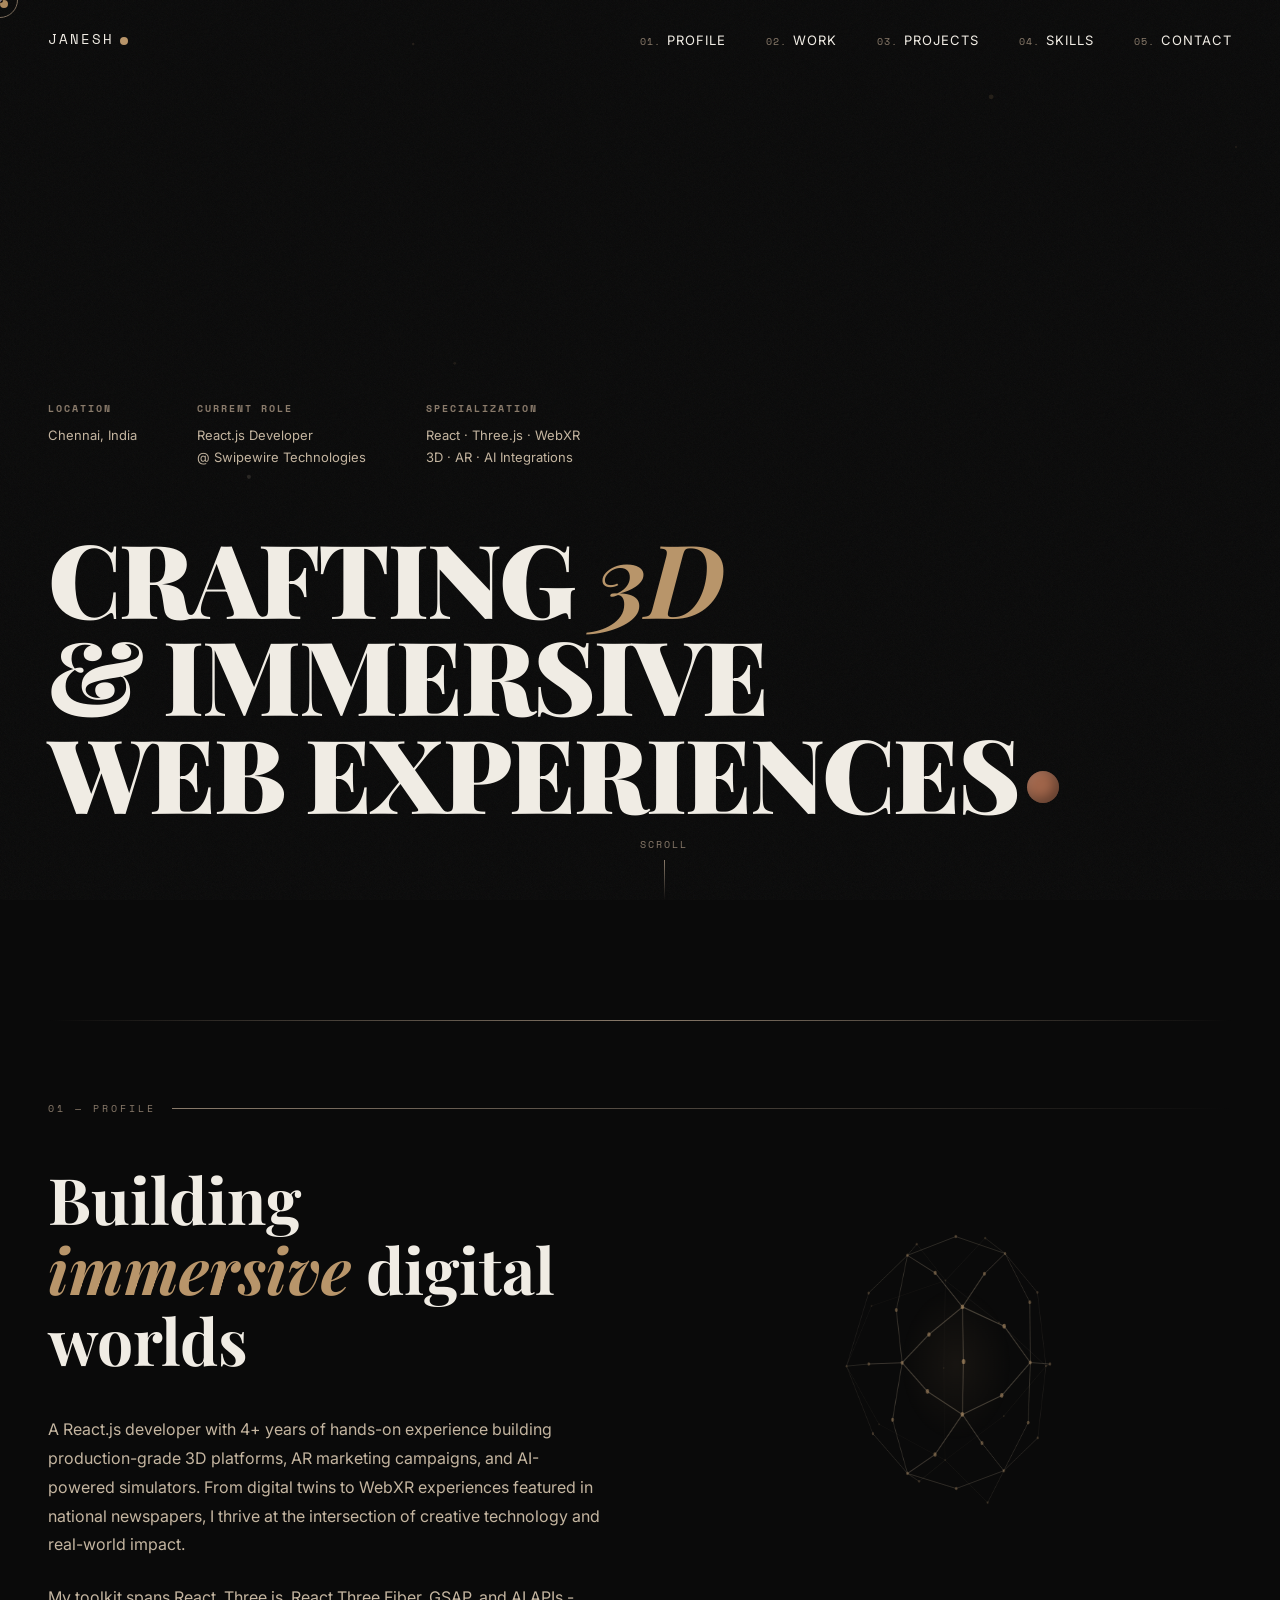
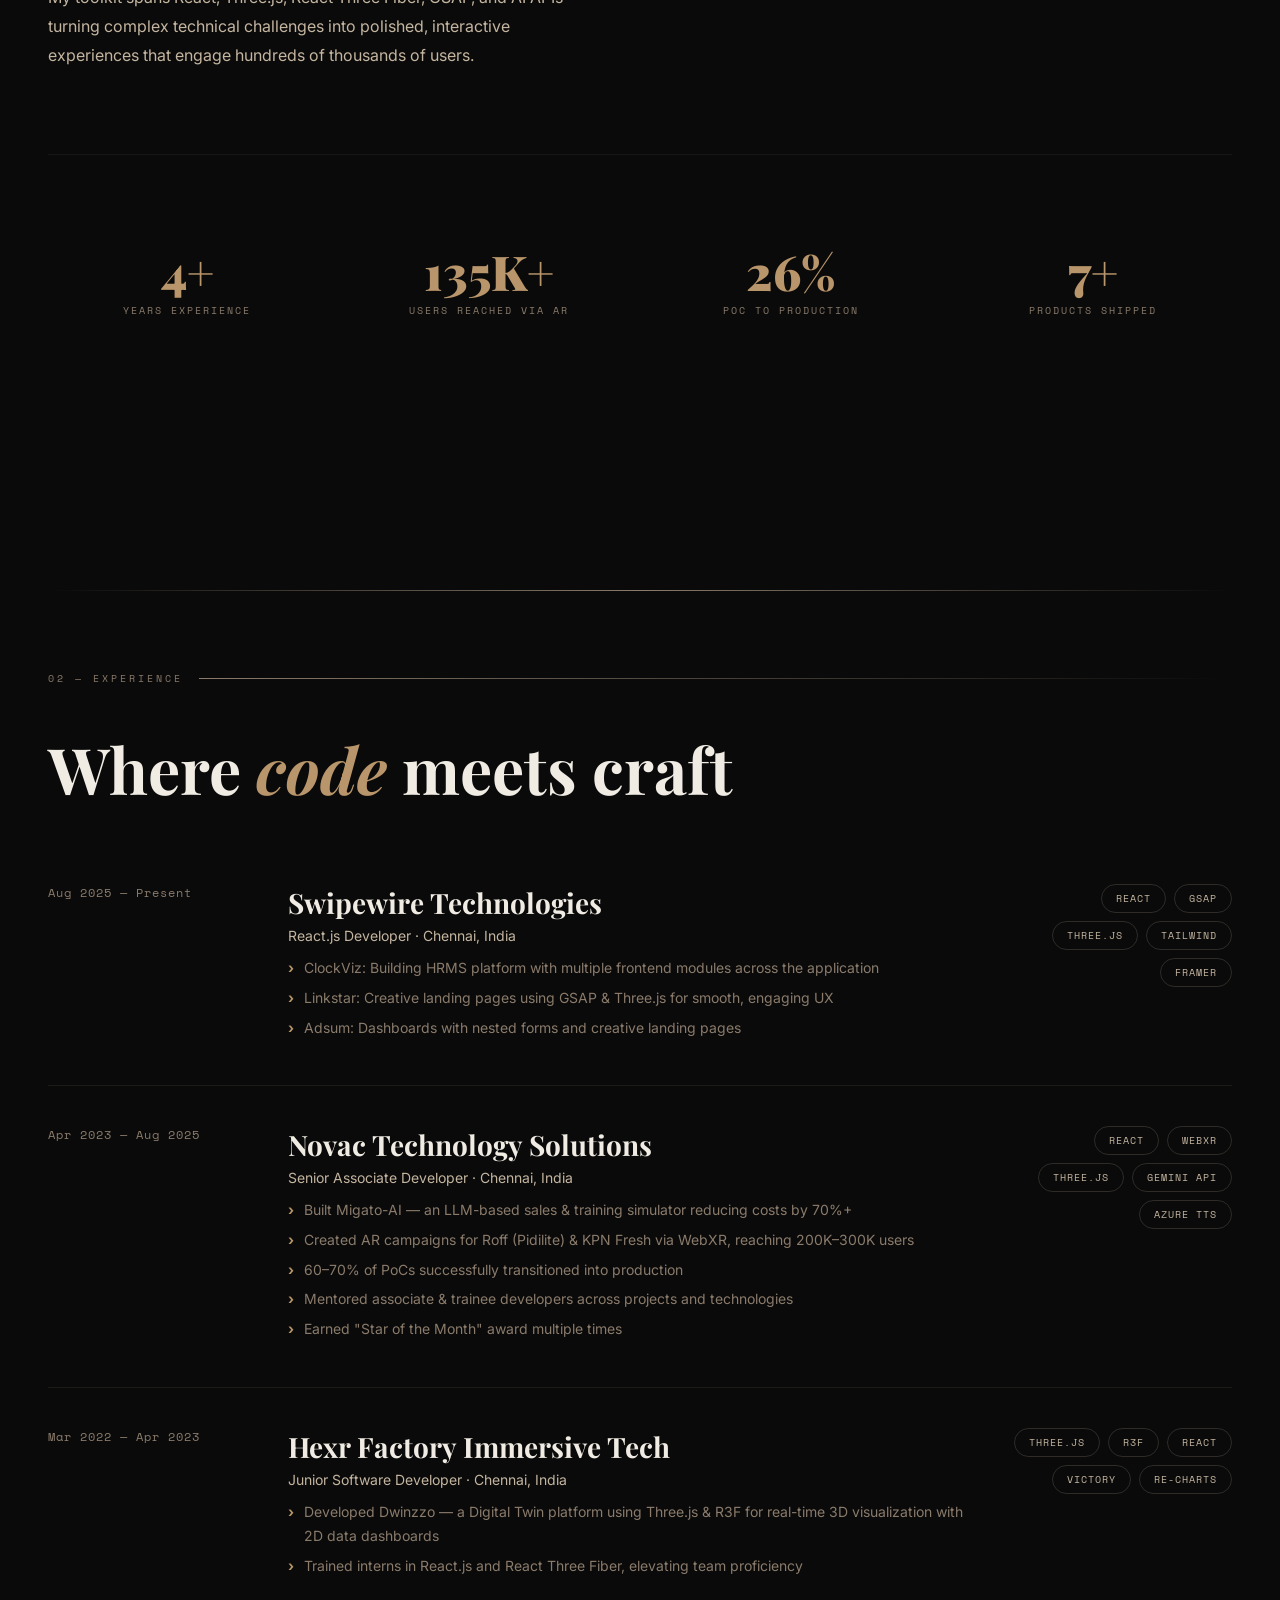
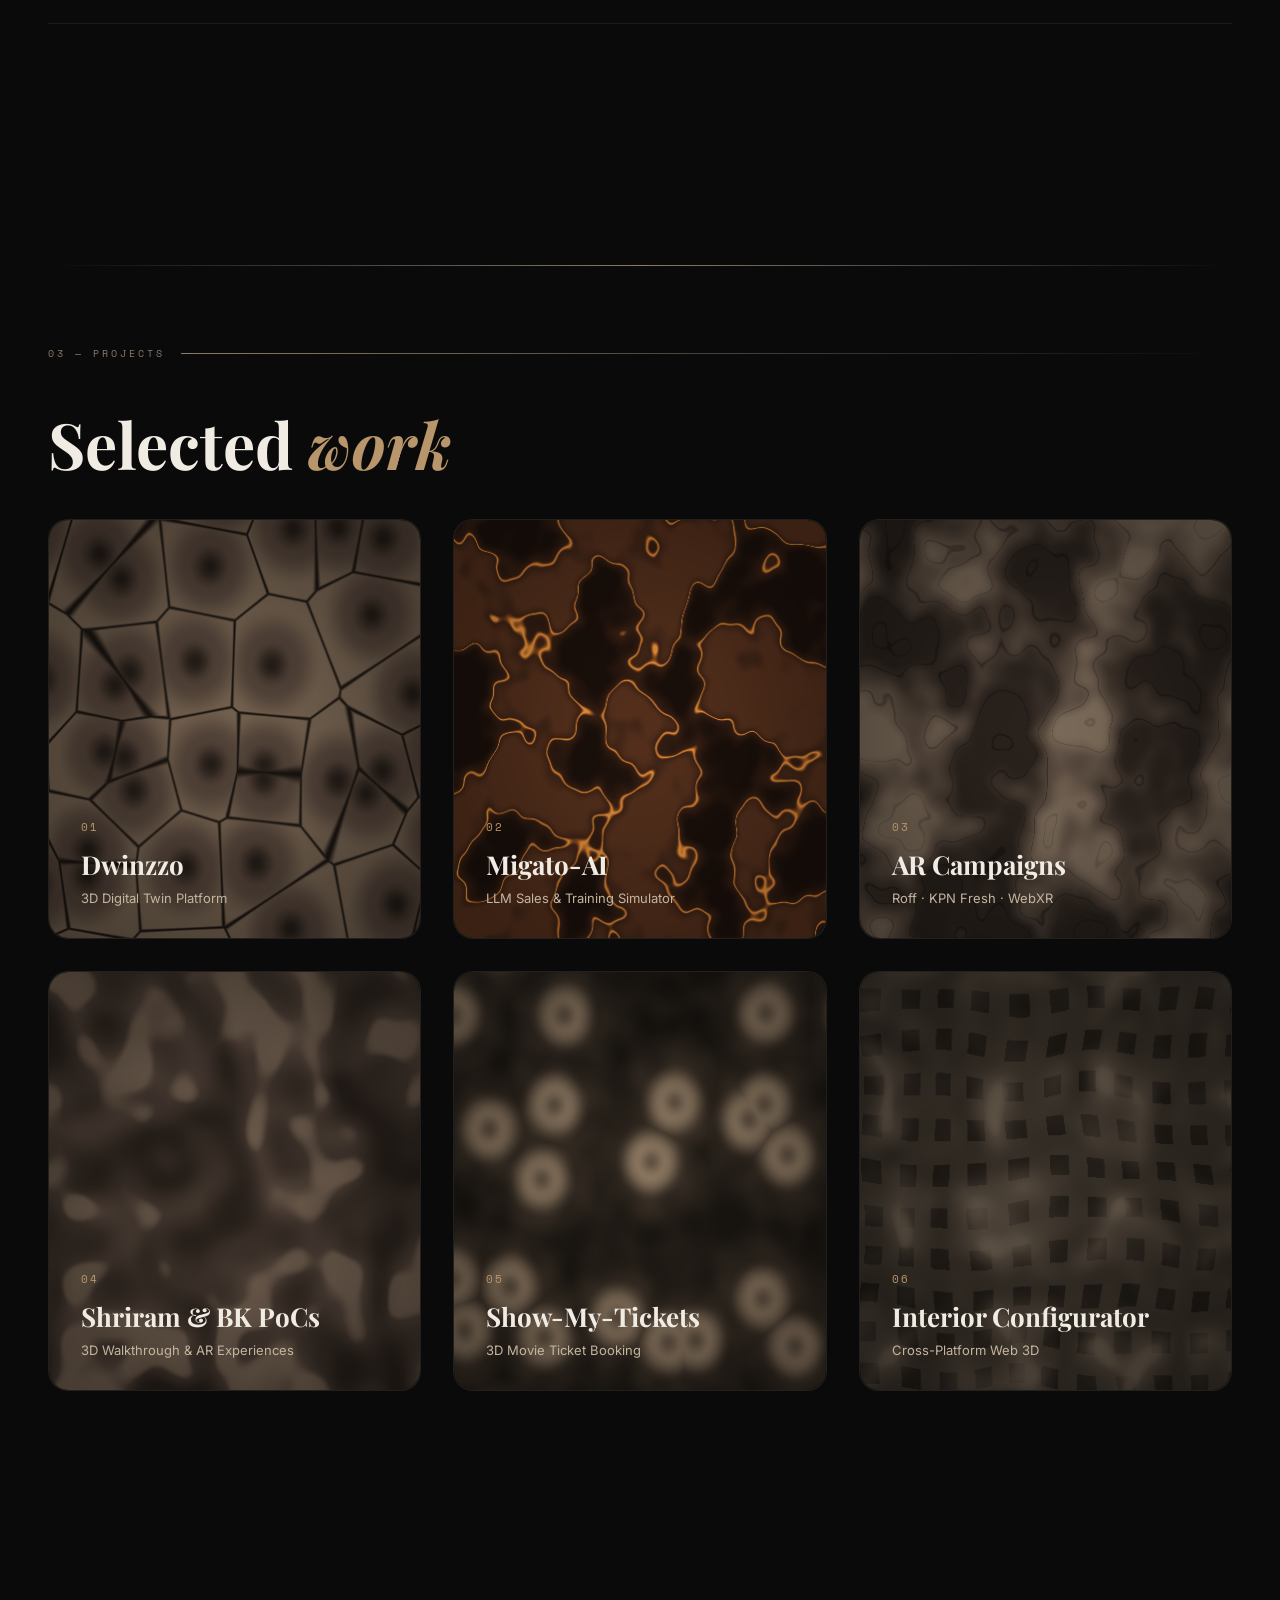
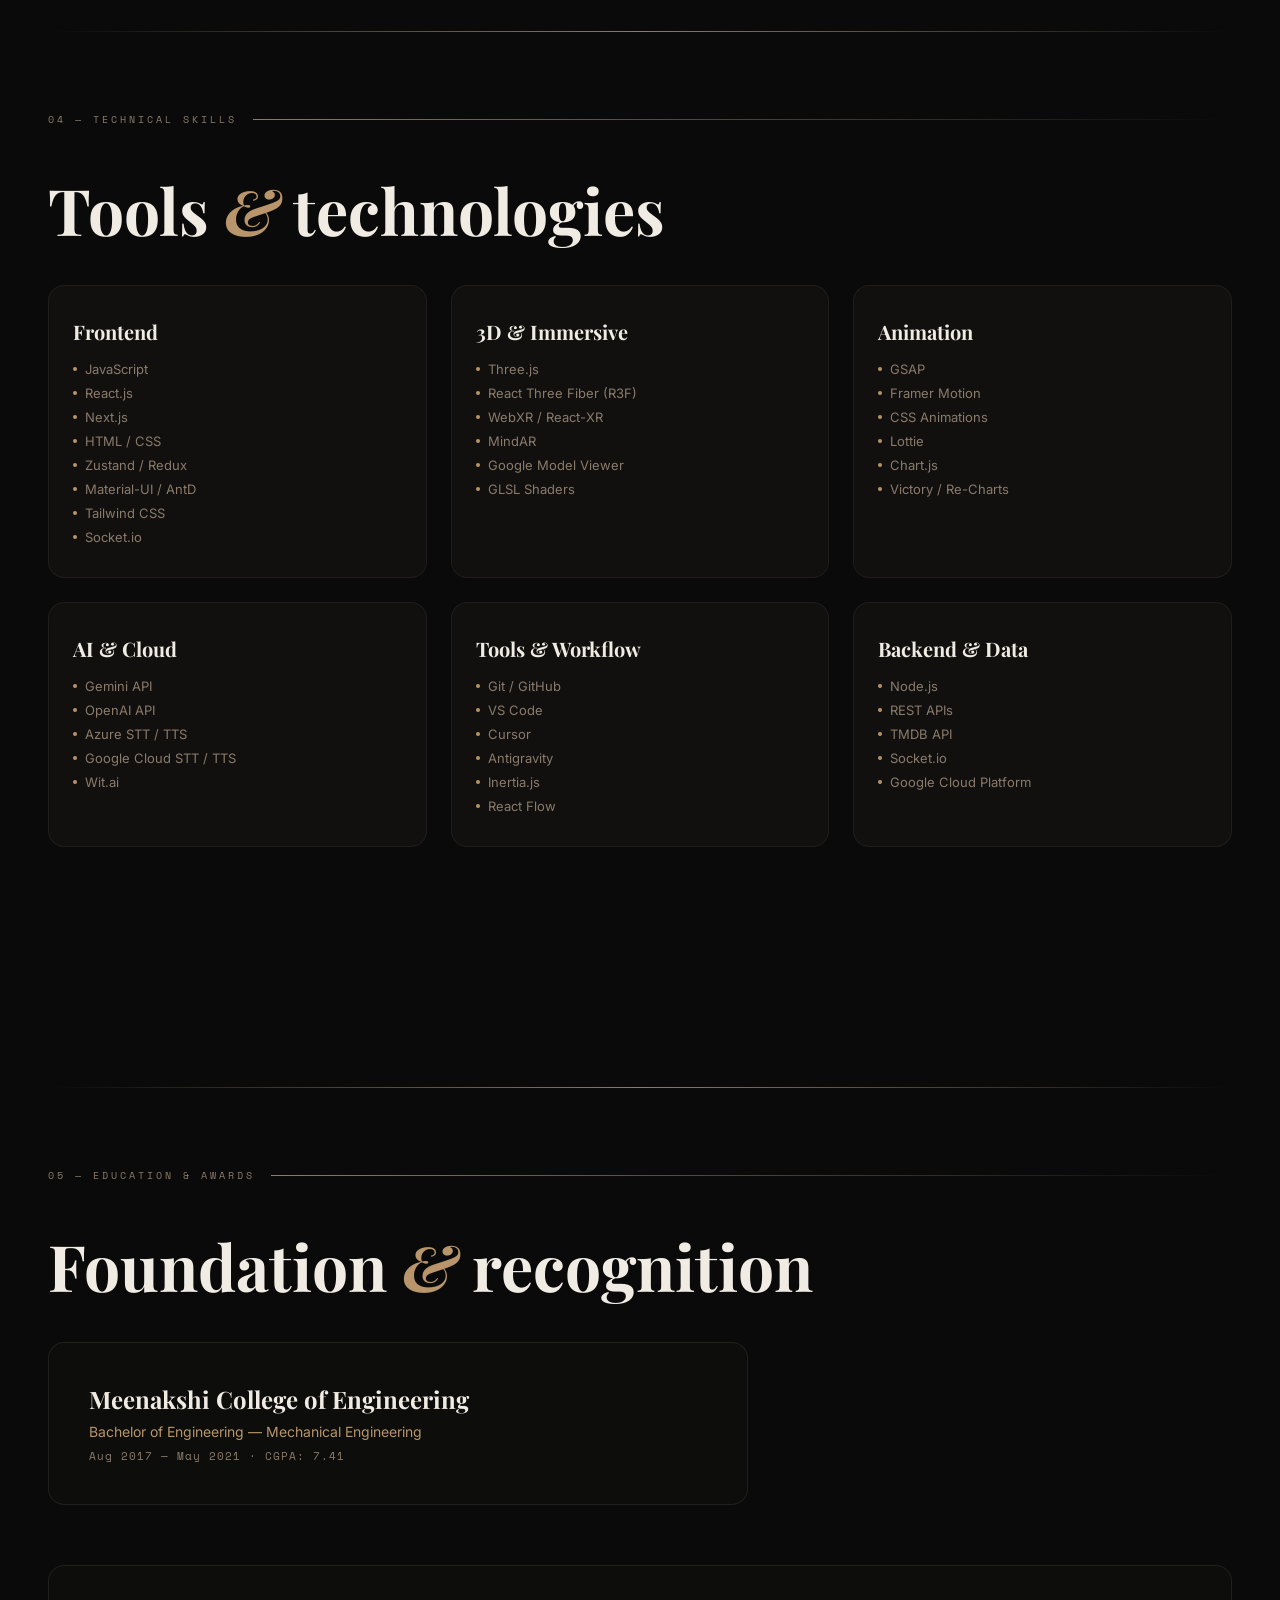
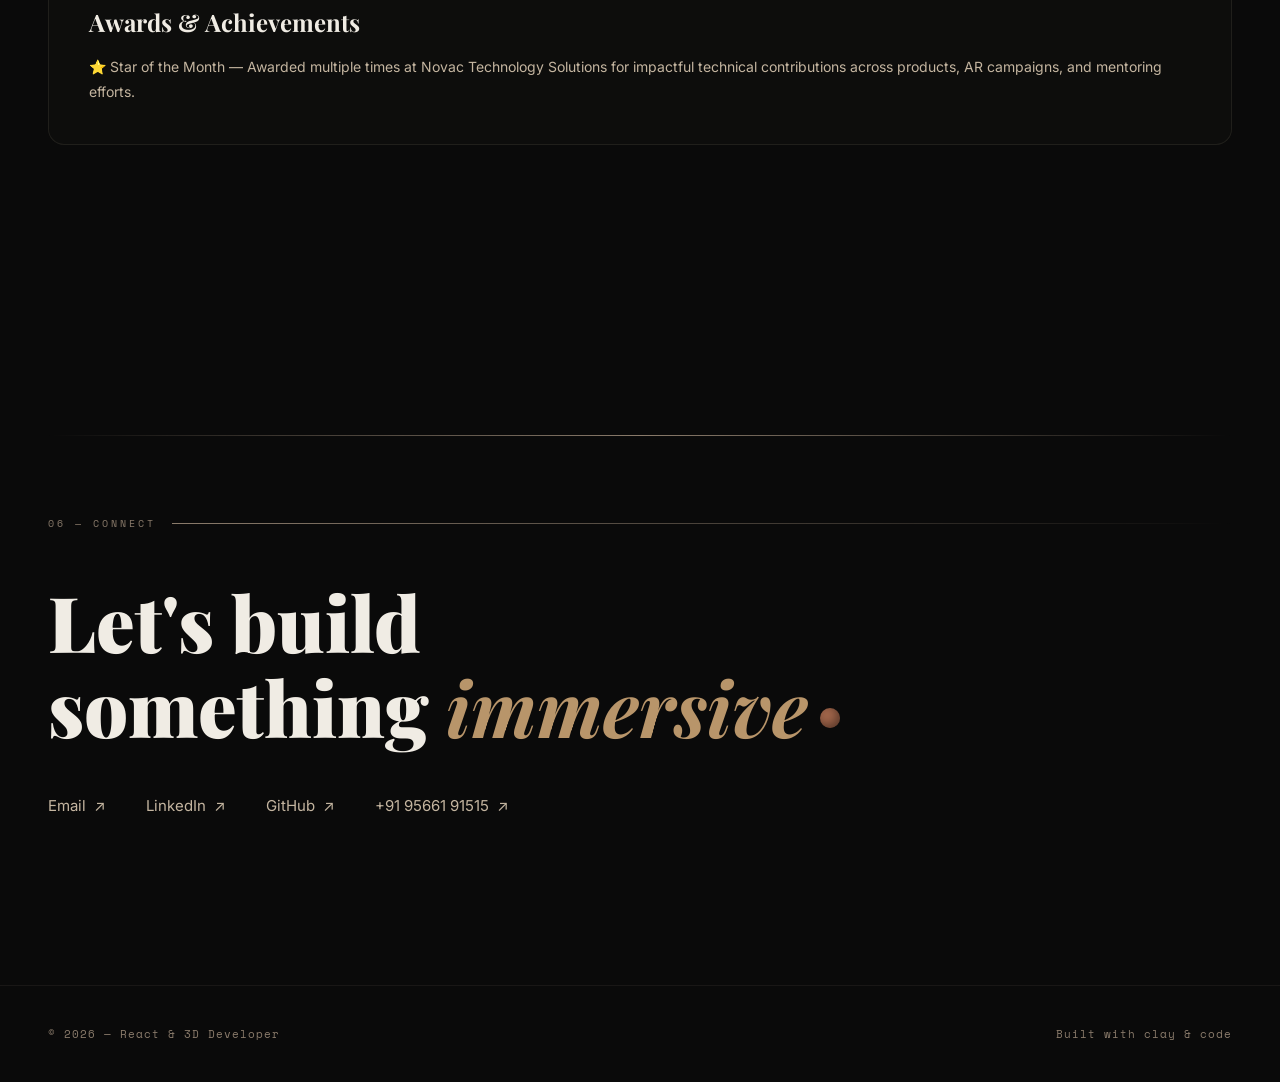
==== portfolio.html @ a47e6086 "added portfolio" ====
<!DOCTYPE html>
<html lang="en">
<head>
  <meta charset="UTF-8">
  <meta name="viewport" content="width=device-width, initial-scale=1.0">
  <title>Portfolio — React & 3D Developer</title>
  <style>
    @import url('https://fonts.googleapis.com/css2?family=Playfair+Display:ital,wght@0,400;0,700;0,900;1,400;1,700&family=Inter:wght@300;400;500;600&family=Space+Mono&display=swap');

    * { margin: 0; padding: 0; box-sizing: border-box; }

    :root {
      --bg: #0a0a0a;
      --fg: #f0ece4;
      --clay: #c4b5a0;
      --clay-dark: #8a7b6b;
      --clay-light: #d9cfc1;
      --accent: #b8956a;
      --rust: #a0654a;
      --stone: #6b6560;
    }

    html {
      scroll-behavior: smooth;
      scrollbar-width: thin;
      scrollbar-color: var(--clay-dark) var(--bg);
    }

    body {
      background: var(--bg);
      color: var(--fg);
      font-family: 'Inter', sans-serif;
      overflow-x: hidden;
      cursor: default;
    }

    ::selection {
      background: var(--accent);
      color: var(--bg);
    }

    canvas#clay-bg {
      position: fixed;
      top: 0; left: 0;
      width: 100%; height: 100%;
      z-index: 0;
      pointer-events: none;
    }

    .grain-overlay {
      position: fixed;
      top: 0; left: 0;
      width: 100%; height: 100%;
      z-index: 1;
      pointer-events: none;
      opacity: 0.04;
      background-image: url("data:image/svg+xml,%3Csvg viewBox='0 0 256 256' xmlns='http://www.w3.org/2000/svg'%3E%3Cfilter id='noise'%3E%3CfeTurbulence type='fractalNoise' baseFrequency='0.9' numOctaves='4' stitchTiles='stitch'/%3E%3C/filter%3E%3Crect width='100%25' height='100%25' filter='url(%23noise)'/%3E%3C/svg%3E");
      background-size: 128px 128px;
    }

    .content {
      position: relative;
      z-index: 2;
    }

    nav {
      position: fixed;
      top: 0; left: 0; right: 0;
      z-index: 100;
      padding: 28px 48px;
      display: flex;
      justify-content: space-between;
      align-items: center;
      transition: all 0.4s;
    }

    .nav-logo {
      font-family: 'Space Mono', monospace;
      font-size: 14px;
      letter-spacing: 2px;
      color: var(--fg);
      text-transform: uppercase;
    }

    .nav-logo span {
      display: inline-block;
      width: 8px; height: 8px;
      background: var(--accent);
      border-radius: 50%;
      margin-left: 6px;
      vertical-align: middle;
      animation: pulse 2s infinite;
    }

    @keyframes pulse {
      0%, 100% { opacity: 1; transform: scale(1); }
      50% { opacity: 0.5; transform: scale(0.8); }
    }

    .nav-links {
      display: flex;
      gap: 40px;
      list-style: none;
    }

    .nav-links a {
      color: var(--fg);
      text-decoration: none;
      font-size: 13px;
      font-weight: 400;
      letter-spacing: 1px;
      text-transform: uppercase;
      position: relative;
      padding-bottom: 2px;
      transition: color 0.3s;
    }

    .nav-links a::after {
      content: '';
      position: absolute;
      bottom: -2px; left: 0;
      width: 0; height: 1px;
      background: var(--accent);
      transition: width 0.4s cubic-bezier(0.25, 0.46, 0.45, 0.94);
    }

    .nav-links a:hover::after { width: 100%; }
    .nav-links a:hover { color: var(--clay-light); }

    .nav-count {
      font-family: 'Space Mono', monospace;
      font-size: 10px;
      color: var(--clay-dark);
      margin-right: 6px;
    }

    /* HERO */
    .hero {
      min-height: 100vh;
      display: flex;
      flex-direction: column;
      justify-content: flex-end;
      padding: 48px;
      padding-bottom: 80px;
      position: relative;
    }

    .hero-meta {
      display: flex;
      gap: 60px;
      margin-bottom: 60px;
      opacity: 0;
      animation: fadeUp 1s 0.5s forwards;
    }

    .hero-meta-block h6 {
      font-family: 'Space Mono', monospace;
      font-size: 10px;
      letter-spacing: 2px;
      color: var(--clay-dark);
      text-transform: uppercase;
      margin-bottom: 8px;
    }

    .hero-meta-block p {
      font-size: 13px;
      color: var(--clay);
      line-height: 1.7;
    }

    .hero-title {
      font-family: 'Playfair Display', serif;
      font-weight: 900;
      font-size: clamp(48px, 8vw, 120px);
      line-height: 0.95;
      letter-spacing: -2px;
      color: var(--fg);
      opacity: 0;
      animation: fadeUp 1.2s 0.2s forwards;
    }

    .hero-title em {
      font-style: italic;
      color: var(--accent);
      font-weight: 700;
    }

    .hero-title .clay-dot {
      display: inline-block;
      width: clamp(16px, 2.5vw, 36px);
      height: clamp(16px, 2.5vw, 36px);
      background: var(--rust);
      border-radius: 50%;
      vertical-align: middle;
      margin-left: 8px;
      box-shadow: inset -4px -4px 12px rgba(0,0,0,0.4), inset 2px 2px 8px rgba(255,255,255,0.1);
    }

    .hero-scroll {
      position: absolute;
      bottom: 0px;
      left: 50%;
      transform: translateX(-50%);
      display: flex;
      flex-direction: column;
      align-items: center;
      gap: 8px;
      opacity: 0;
      animation: fadeUp 1s 1.2s forwards;
    }

    .hero-scroll span {
      font-family: 'Space Mono', monospace;
      font-size: 10px;
      letter-spacing: 2px;
      color: var(--clay-dark);
      text-transform: uppercase;
    }

    .scroll-line {
      width: 1px; height: 40px;
      background: linear-gradient(to bottom, var(--clay-dark), transparent);
      animation: scrollPulse 2s infinite;
    }

    @keyframes scrollPulse {
      0%, 100% { opacity: 1; transform: scaleY(1); }
      50% { opacity: 0.3; transform: scaleY(0.6); }
    }

    @keyframes fadeUp {
      from { opacity: 0; transform: translateY(30px); }
      to { opacity: 1; transform: translateY(0); }
    }

    section {
      padding: 120px 48px;
      position: relative;
    }

    .section-label {
      font-family: 'Space Mono', monospace;
      font-size: 10px;
      letter-spacing: 3px;
      color: var(--clay-dark);
      text-transform: uppercase;
      margin-bottom: 48px;
      display: flex;
      align-items: center;
      gap: 16px;
    }

    .section-label::after {
      content: '';
      flex: 1;
      height: 1px;
      background: linear-gradient(to right, var(--clay-dark), transparent);
    }

    .section-title {
      font-family: 'Playfair Display', serif;
      font-size: clamp(32px, 5vw, 64px);
      font-weight: 700;
      line-height: 1.1;
      margin-bottom: 40px;
      color: var(--fg);
    }

    .section-title em {
      font-style: italic;
      color: var(--accent);
    }

    /* ABOUT */
    .about-grid {
      display: grid;
      grid-template-columns: 1fr 1fr;
      gap: 80px;
      align-items: start;
    }

    .about-text p {
      font-size: 16px;
      line-height: 1.8;
      color: var(--clay);
      margin-bottom: 24px;
    }

    .clay-sphere-container {
      display: flex;
      justify-content: center;
      align-items: center;
      height: 400px;
      position: relative;
    }

    #profileModel {
      width: 100%;
      max-width: 400px;
      height: auto;
    }

    /* EXPERIENCE */
    .exp-list {
      display: flex;
      flex-direction: column;
    }

    .exp-item {
      padding: 40px 0;
      border-bottom: 1px solid rgba(196,181,160,0.1);
      display: grid;
      grid-template-columns: 200px 1fr 220px;
      gap: 40px;
      align-items: start;
      cursor: default;
      transition: all 0.4s;
      position: relative;
    }

    .exp-item::before {
      content: '';
      position: absolute;
      left: -48px;
      top: 0; bottom: 0;
      width: 3px;
      background: var(--accent);
      transform: scaleY(0);
      transition: transform 0.4s cubic-bezier(0.25, 0.46, 0.45, 0.94);
      transform-origin: top;
    }

    .exp-item:hover::before { transform: scaleY(1); }
    .exp-item:hover { padding-left: 20px; }

    .exp-period {
      font-family: 'Space Mono', monospace;
      font-size: 12px;
      color: var(--clay-dark);
      letter-spacing: 1px;
    }

    .exp-info h3 {
      font-family: 'Playfair Display', serif;
      font-size: 28px;
      font-weight: 700;
      color: var(--fg);
      margin-bottom: 6px;
      transition: color 0.3s;
    }

    .exp-item:hover .exp-info h3 { color: var(--accent); }

    .exp-info h4 {
      font-size: 14px;
      font-weight: 400;
      color: var(--clay);
      margin-bottom: 12px;
    }

    .exp-info p, .exp-info ul {
      font-size: 14px;
      color: var(--clay-dark);
      line-height: 1.7;
    }

    .exp-info ul {
      list-style: none;
      padding: 0;
    }

    .exp-info ul li {
      padding-left: 16px;
      position: relative;
      margin-bottom: 6px;
    }

    .exp-info ul li::before {
      content: '›';
      position: absolute;
      left: 0;
      color: var(--accent);
      font-weight: 700;
    }

    .exp-tags {
      display: flex;
      flex-wrap: wrap;
      gap: 8px;
      justify-content: flex-end;
    }

    .exp-tag {
      font-family: 'Space Mono', monospace;
      font-size: 10px;
      letter-spacing: 1px;
      padding: 6px 14px;
      border: 1px solid rgba(196,181,160,0.2);
      border-radius: 20px;
      color: var(--clay);
      text-transform: uppercase;
      transition: all 0.3s;
    }

    .exp-item:hover .exp-tag {
      border-color: var(--accent);
      color: var(--accent);
    }

    /* SKILLS */
    .skills-section {
      position: relative;
      overflow: hidden;
    }
    #skillsRainCanvas {
      position: absolute;
      top: 0; left: 0;
      width: 100%; height: 100%;
      z-index: 0;
      pointer-events: none;
    }
    .skills-inner {
      position: relative;
      z-index: 1;
    }
    .skills-grid {
      display: grid;
      grid-template-columns: repeat(3, 1fr);
      gap: 24px;
    }

    .skill-card {
      background: rgba(196,181,160,0.04);
      border: 1px solid rgba(196,181,160,0.08);
      border-radius: 16px;
      padding: 32px 24px;
      transition: all 0.5s cubic-bezier(0.25, 0.46, 0.45, 0.94);
      cursor: default;
      position: relative;
      overflow: hidden;
    }

    .skill-card::before {
      content: '';
      position: absolute;
      top: 0; left: 0;
      width: 100%; height: 100%;
      background: radial-gradient(circle at var(--mx, 50%) var(--my, 50%), rgba(184,149,106,0.1), transparent 60%);
      opacity: 0;
      transition: opacity 0.4s;
    }

    .skill-card:hover::before { opacity: 1; }

    .skill-card:hover {
      border-color: rgba(184,149,106,0.3);
      transform: translateY(-4px);
      box-shadow: 0 20px 40px rgba(0,0,0,0.3);
    }

    .skill-card h4 {
      font-family: 'Playfair Display', serif;
      font-size: 20px;
      color: var(--fg);
      margin-bottom: 16px;
    }

    .skill-card .skill-items {
      display: flex;
      flex-direction: column;
      gap: 8px;
    }

    .skill-card .skill-items span {
      font-size: 13px;
      color: var(--clay-dark);
      display: flex;
      align-items: center;
      gap: 8px;
      transition: color 0.3s;
    }

    .skill-card:hover .skill-items span { color: var(--clay); }

    .skill-card .skill-items span::before {
      content: '';
      width: 4px; height: 4px;
      background: var(--accent);
      border-radius: 50%;
      flex-shrink: 0;
    }

    /* PROJECTS */
    .projects-grid {
      display: grid;
      grid-template-columns: repeat(3, 1fr);
      gap: 32px;
    }

    .project-card {
      perspective: 900px;
      height: 420px;
      cursor: pointer;
    }

    .project-card-inner {
      position: relative;
      width: 100%;
      height: 100%;
      transform-style: preserve-3d;
      transition: transform 0.8s cubic-bezier(0.4, 0, 0.2, 1);
    }

    .project-card:hover .project-card-inner {
      transform: rotateY(180deg);
    }

    .project-front, .project-back {
      position: absolute;
      inset: 0;
      backface-visibility: hidden;
      -webkit-backface-visibility: hidden;
      border-radius: 20px;
      overflow: hidden;
      border: 1px solid rgba(196,181,160,0.1);
    }

    .project-front {
      display: flex;
      flex-direction: column;
      justify-content: flex-end;
      padding: 32px;
      background: rgba(196,181,160,0.03);
    }

    .project-front canvas {
      position: absolute;
      inset: 0;
      width: 100%;
      height: 100%;
      z-index: 0;
      border-radius: 20px;
    }

    .project-front-content {
      position: relative;
      z-index: 1;
    }

    .project-number {
      font-family: 'Space Mono', monospace;
      font-size: 11px;
      color: var(--accent);
      letter-spacing: 2px;
      margin-bottom: 12px;
    }

    .project-front h3 {
      font-family: 'Playfair Display', serif;
      font-size: 26px;
      color: var(--fg);
      margin-bottom: 8px;
    }

    .project-front p {
      font-size: 13px;
      color: var(--clay);
    }

    .project-hint {
      margin-top: 16px;
      font-family: 'Space Mono', monospace;
      font-size: 10px;
      color: var(--clay-dark);
      letter-spacing: 1px;
      text-transform: uppercase;
      display: flex;
      align-items: center;
      gap: 6px;
      transition: color 0.3s;
    }

    .project-card:hover .project-hint { color: var(--accent); }

    .project-hint .hint-arrow {
      display: inline-block;
      transition: transform 0.4s;
    }

    .project-card:hover .hint-arrow { transform: translateX(4px); }

    .project-back {
      transform: rotateY(180deg);
      background: rgba(20,18,16,0.97);
      padding: 36px;
      display: flex;
      flex-direction: column;
      justify-content: space-between;
      border-color: rgba(184,149,106,0.25);
    }

    .project-back-top h4 {
      font-family: 'Space Mono', monospace;
      font-size: 10px;
      letter-spacing: 2px;
      color: var(--accent);
      text-transform: uppercase;
      margin-bottom: 16px;
    }

    .project-back-top h3 {
      font-family: 'Playfair Display', serif;
      font-size: 22px;
      color: var(--fg);
      margin-bottom: 16px;
    }

    .project-back-top p {
      font-size: 14px;
      line-height: 1.8;
      color: var(--clay);
    }

    .project-deliverables {
      display: flex;
      flex-wrap: wrap;
      gap: 8px;
      margin-top: 20px;
    }

    .project-deliverable {
      font-family: 'Space Mono', monospace;
      font-size: 10px;
      letter-spacing: 1px;
      padding: 5px 12px;
      border: 1px solid rgba(184,149,106,0.25);
      border-radius: 16px;
      color: var(--clay);
      text-transform: uppercase;
    }

    .project-back-bottom {
      display: flex;
      justify-content: space-between;
      align-items: center;
    }

    .project-year {
      font-family: 'Space Mono', monospace;
      font-size: 11px;
      color: var(--clay-dark);
    }

    .project-link {
      color: var(--accent);
      text-decoration: none;
      font-size: 13px;
      display: flex;
      align-items: center;
      gap: 6px;
      transition: gap 0.3s;
    }

    .project-link:hover { gap: 10px; }

    /* EDUCATION */
    .edu-grid {
      display: grid;
      grid-template-columns: 1fr;
      gap: 40px;
      max-width: 700px;
    }

    .edu-card {
      padding: 40px;
      border: 1px solid rgba(196,181,160,0.1);
      border-radius: 16px;
      background: rgba(196,181,160,0.02);
      transition: all 0.4s;
    }

    .edu-card:hover {
      border-color: rgba(184,149,106,0.3);
      background: rgba(196,181,160,0.05);
    }

    .edu-card h3 {
      font-family: 'Playfair Display', serif;
      font-size: 24px;
      color: var(--fg);
      margin-bottom: 8px;
    }

    .edu-card h4 {
      font-size: 14px;
      color: var(--accent);
      margin-bottom: 4px;
      font-weight: 400;
    }

    .edu-card .edu-date {
      font-family: 'Space Mono', monospace;
      font-size: 11px;
      color: var(--clay-dark);
      letter-spacing: 1px;
    }

    .edu-card p {
      font-size: 14px;
      color: var(--clay-dark);
      line-height: 1.7;
      margin-top: 16px;
    }

    /* AWARDS */
    .awards-block {
      margin-top: 60px;
      padding: 40px;
      border: 1px solid rgba(196,181,160,0.1);
      border-radius: 16px;
      background: rgba(196,181,160,0.02);
    }

    .awards-block h3 {
      font-family: 'Playfair Display', serif;
      font-size: 24px;
      color: var(--fg);
      margin-bottom: 16px;
    }

    .awards-block p {
      font-size: 14px;
      color: var(--clay);
      line-height: 1.8;
    }

    /* CONTACT */
    .contact-section {
      min-height: 80vh;
      display: flex;
      flex-direction: column;
      justify-content: center;
    }

    .contact-big {
      font-family: 'Playfair Display', serif;
      font-size: clamp(40px, 6vw, 96px);
      font-weight: 900;
      line-height: 1.1;
      color: var(--fg);
      margin-bottom: 48px;
    }

    .contact-big em { color: var(--accent); font-weight: 700; }

    .contact-links {
      display: flex;
      gap: 40px;
    }

    .contact-link {
      color: var(--clay);
      text-decoration: none;
      font-size: 15px;
      display: flex;
      align-items: center;
      gap: 8px;
      transition: all 0.3s;
    }

    .contact-link:hover { color: var(--accent); }

    .contact-link .arrow {
      display: inline-block;
      transition: transform 0.3s;
    }

    .contact-link:hover .arrow { transform: translate(4px, -4px); }

    footer {
      padding: 40px 48px;
      display: flex;
      justify-content: space-between;
      align-items: center;
      border-top: 1px solid rgba(196,181,160,0.08);
    }

    footer p {
      font-family: 'Space Mono', monospace;
      font-size: 11px;
      color: var(--clay-dark);
      letter-spacing: 1px;
    }

    /* REVEAL ANIMATIONS */
    .reveal {
      opacity: 0;
      transform: translateY(60px);
      transition: all 1s cubic-bezier(0.16, 1, 0.3, 1);
    }

    .reveal.active {
      opacity: 1;
      transform: translateY(0);
    }

    .reveal-delay-1 { transition-delay: 0.12s; }
    .reveal-delay-2 { transition-delay: 0.24s; }
    .reveal-delay-3 { transition-delay: 0.36s; }
    .reveal-delay-4 { transition-delay: 0.48s; }

    .scroll-scale {
      opacity: 0;
      transform: scale(0.92) translateY(50px);
      transition: all 1.1s cubic-bezier(0.16, 1, 0.3, 1);
    }
    .scroll-scale.active {
      opacity: 1;
      transform: scale(1) translateY(0);
    }

    .scroll-slide-left {
      opacity: 0;
      transform: translateX(-80px);
      transition: all 1s cubic-bezier(0.16, 1, 0.3, 1);
    }
    .scroll-slide-left.active {
      opacity: 1;
      transform: translateX(0);
    }

    .scroll-slide-right {
      opacity: 0;
      transform: translateX(80px);
      transition: all 1s cubic-bezier(0.16, 1, 0.3, 1);
    }
    .scroll-slide-right.active {
      opacity: 1;
      transform: translateX(0);
    }

    .scroll-blur {
      opacity: 0;
      filter: blur(12px);
      transform: translateY(30px);
      transition: all 1.2s cubic-bezier(0.16, 1, 0.3, 1);
    }
    .scroll-blur.active {
      opacity: 1;
      filter: blur(0);
      transform: translateY(0);
    }

    .scroll-rotate-in {
      opacity: 0;
      transform: perspective(800px) rotateX(8deg) translateY(60px);
      transition: all 1s cubic-bezier(0.16, 1, 0.3, 1);
    }
    .scroll-rotate-in.active {
      opacity: 1;
      transform: perspective(800px) rotateX(0deg) translateY(0);
    }

    .scroll-progress {
      position: fixed;
      top: 0;
      left: 0;
      height: 2px;
      background: linear-gradient(90deg, var(--accent), var(--rust));
      z-index: 999;
      width: 0%;
      transition: width 0.05s linear;
    }

    .section-divider {
      width: 0;
      height: 1px;
      background: linear-gradient(90deg, transparent, var(--clay-dark), transparent);
      margin: 0 auto 80px;
      transition: width 1.4s cubic-bezier(0.16, 1, 0.3, 1);
    }
    .section-divider.active {
      width: 100%;
    }

    .stagger-parent.active > * {
      animation: staggerFadeUp 0.7s cubic-bezier(0.16, 1, 0.3, 1) forwards;
    }
    .stagger-parent > * {
      opacity: 0;
      transform: translateY(30px);
    }
    .stagger-parent.active > *:nth-child(1) { animation-delay: 0.05s; }
    .stagger-parent.active > *:nth-child(2) { animation-delay: 0.12s; }
    .stagger-parent.active > *:nth-child(3) { animation-delay: 0.19s; }
    .stagger-parent.active > *:nth-child(4) { animation-delay: 0.26s; }
    .stagger-parent.active > *:nth-child(5) { animation-delay: 0.33s; }
    .stagger-parent.active > *:nth-child(6) { animation-delay: 0.40s; }

    @keyframes staggerFadeUp {
      to { opacity: 1; transform: translateY(0); }
    }

    .stat-block {
      text-align: center;
      padding: 32px 16px;
    }
    .stat-number {
      font-family: 'Playfair Display', serif;
      font-size: 48px;
      font-weight: 900;
      color: var(--accent);
      line-height: 1;
      margin-bottom: 8px;
    }
    .stat-label {
      font-family: 'Space Mono', monospace;
      font-size: 10px;
      letter-spacing: 2px;
      color: var(--clay-dark);
      text-transform: uppercase;
    }
    .stats-row {
      display: grid;
      grid-template-columns: repeat(4, 1fr);
      gap: 24px;
      margin-top: 60px;
      padding-top: 60px;
      border-top: 1px solid rgba(196,181,160,0.08);
    }

    .cursor-dot {
      position: fixed;
      width: 8px; height: 8px;
      background: var(--accent);
      border-radius: 50%;
      pointer-events: none;
      z-index: 9999;
      transition: transform 0.1s;
      mix-blend-mode: difference;
    }

    .cursor-ring {
      position: fixed;
      width: 36px; height: 36px;
      border: 1px solid var(--clay-dark);
      border-radius: 50%;
      pointer-events: none;
      z-index: 9998;
      transition: all 0.15s ease-out;
      mix-blend-mode: difference;
    }

    @media (max-width: 1024px) {
      .projects-grid { grid-template-columns: repeat(2, 1fr); }
    }

    @media (max-width: 768px) {
      nav { padding: 20px 24px; }
      .nav-links { display: none; }
      section { padding: 80px 24px; }
      .hero { padding: 24px; padding-bottom: 60px; }
      .about-grid { grid-template-columns: 1fr; gap: 40px; }
      .skills-grid { grid-template-columns: 1fr 1fr; }
      .edu-grid { grid-template-columns: 1fr; }
      .exp-item { grid-template-columns: 1fr; gap: 12px; }
      .exp-tags { justify-content: flex-start; }
      .contact-links { flex-direction: column; gap: 20px; }
      .hero-meta { flex-direction: column; gap: 24px; }
      footer { flex-direction: column; gap: 12px; text-align: center; }
      .cursor-dot, .cursor-ring { display: none; }
      #profileModel { max-width: 300px; }
      .projects-grid { grid-template-columns: 1fr; }
      .project-card { height: 380px; }
      .stats-row { grid-template-columns: repeat(2, 1fr); }
    }
  </style>
</head>
<body>

  <div class="scroll-progress" id="scrollProgress"></div>
  <canvas id="clay-bg"></canvas>
  <div class="grain-overlay"></div>
  <div class="cursor-dot" id="cursorDot"></div>
  <div class="cursor-ring" id="cursorRing"></div>

  <div class="content">

    <nav>
      <div class="nav-logo">JANESH<span></span></div>
      <ul class="nav-links">
        <li><a href="#profile"><span class="nav-count">01.</span>Profile</a></li>
        <li><a href="#work"><span class="nav-count">02.</span>Work</a></li>
        <li><a href="#projects"><span class="nav-count">03.</span>Projects</a></li>
        <li><a href="#skills"><span class="nav-count">04.</span>Skills</a></li>
        <li><a href="#contact"><span class="nav-count">05.</span>Contact</a></li>
      </ul>
    </nav>

    <!-- HERO -->
    <section class="hero">
      <div class="hero-meta">
        <div class="hero-meta-block">
          <h6>Location</h6>
          <p>Chennai, India</p>
        </div>
        <div class="hero-meta-block">
          <h6>Current Role</h6>
          <p>React.js Developer<br>@ Swipewire Technologies</p>
        </div>
        <div class="hero-meta-block">
          <h6>Specialization</h6>
          <p>React · Three.js · WebXR<br>3D · AR · AI Integrations</p>
        </div>
      </div>
      <h1 class="hero-title">
        CRAFTING <em>3D</em><br>
        & IMMERSIVE<br>
        WEB EXPERIENCES<span class="clay-dot"></span>
      </h1>
      <div class="hero-scroll">
        <span>Scroll</span>
        <div class="scroll-line"></div>
      </div>
    </section>

    <!-- ABOUT -->
    <section id="profile">
      <div class="section-divider reveal"></div>
      <div class="section-label scroll-slide-left">01 — Profile</div>
      <div class="about-grid">
        <div class="about-text">
          <h2 class="section-title scroll-blur">Building <em>immersive</em> digital worlds</h2>
          <p class="reveal reveal-delay-1">A React.js developer with 4+ years of hands-on experience building production-grade 3D platforms, AR marketing campaigns, and AI-powered simulators. From digital twins to WebXR experiences featured in national newspapers, I thrive at the intersection of creative technology and real-world impact.</p>
          <p class="reveal reveal-delay-2">My toolkit spans React, Three.js, React Three Fiber, GSAP, and AI APIs - turning complex technical challenges into polished, interactive experiences that engage hundreds of thousands of users.</p>
        </div>
        <div class="clay-sphere-container scroll-scale reveal-delay-2">
          <canvas id="profileModel" width="560" height="560"></canvas>
        </div>
      </div>
      <div class="stats-row stagger-parent">
        <div class="stat-block">
          <div class="stat-number" data-target="4" data-suffix="+">0</div>
          <div class="stat-label">Years Experience</div>
        </div>
        <div class="stat-block">
          <div class="stat-number" data-target="300" data-suffix="K+">0</div>
          <div class="stat-label">Users Reached via AR</div>
        </div>
        <div class="stat-block">
          <div class="stat-number" data-target="70" data-suffix="%">0</div>
          <div class="stat-label">PoC to Production</div>
        </div>
        <div class="stat-block">
          <div class="stat-number" data-target="7" data-suffix="+">0</div>
          <div class="stat-label">Products Shipped</div>
        </div>
      </div>
    </section>

    <!-- EXPERIENCE -->
    <section id="work">
      <div class="section-divider reveal"></div>
      <div class="section-label scroll-slide-left">02 — Experience</div>
      <h2 class="section-title scroll-blur">Where <em>code</em> meets craft</h2>

      <div class="exp-list">

        <div class="exp-item scroll-rotate-in">
          <div class="exp-period">Aug 2025 — Present</div>
          <div class="exp-info">
            <h3>Swipewire Technologies</h3>
            <h4>React.js Developer · Chennai, India</h4>
            <ul>
              <li>ClockViz: Building HRMS platform with multiple frontend modules across the application</li>
              <li>Linkstar: Creative landing pages using GSAP & Three.js for smooth, engaging UX</li>
              <li>Adsum: Dashboards with nested forms and creative landing pages</li>
            </ul>
          </div>
          <div class="exp-tags">
            <span class="exp-tag">React</span>
            <span class="exp-tag">GSAP</span>
            <span class="exp-tag">Three.js</span>
            <span class="exp-tag">Tailwind</span>
            <span class="exp-tag">Framer</span>
          </div>
        </div>

        <div class="exp-item scroll-rotate-in">
          <div class="exp-period">Apr 2023 — Aug 2025</div>
          <div class="exp-info">
            <h3>Novac Technology Solutions</h3>
            <h4>Senior Associate Developer · Chennai, India</h4>
            <ul>
              <li>Built Migato-AI — an LLM-based sales & training simulator reducing costs by 70%+</li>
              <li>Created AR campaigns for Roff (Pidilite) & KPN Fresh via WebXR, reaching 200K–300K users</li>
              <li>60–70% of PoCs successfully transitioned into production</li>
              <li>Mentored associate & trainee developers across projects and technologies</li>
              <li>Earned "Star of the Month" award multiple times</li>
            </ul>
          </div>
          <div class="exp-tags">
            <span class="exp-tag">React</span>
            <span class="exp-tag">WebXR</span>
            <span class="exp-tag">Three.js</span>
            <span class="exp-tag">Gemini API</span>
            <span class="exp-tag">Azure TTS</span>
          </div>
        </div>

        <div class="exp-item scroll-rotate-in">
          <div class="exp-period">Mar 2022 — Apr 2023</div>
          <div class="exp-info">
            <h3>Hexr Factory Immersive Tech</h3>
            <h4>Junior Software Developer · Chennai, India</h4>
            <ul>
              <li>Developed Dwinzzo — a Digital Twin platform using Three.js & R3F for real-time 3D visualization with 2D data dashboards</li>
              <li>Trained interns in React.js and React Three Fiber, elevating team proficiency</li>
            </ul>
          </div>
          <div class="exp-tags">
            <span class="exp-tag">Three.js</span>
            <span class="exp-tag">R3F</span>
            <span class="exp-tag">React</span>
            <span class="exp-tag">Victory</span>
            <span class="exp-tag">Re-Charts</span>
          </div>
        </div>

      </div>
    </section>

    <!-- PROJECTS -->
    <section id="projects">
      <div class="section-divider reveal"></div>
      <div class="section-label scroll-slide-left">03 — Projects</div>
      <h2 class="section-title scroll-blur">Selected <em>work</em></h2>

      <div class="projects-grid">

        <div class="project-card reveal reveal-delay-1" data-shader="voronoi">
          <div class="project-card-inner">
            <div class="project-front">
              <canvas class="clay-card-canvas"></canvas>
              <div class="project-front-content">
                <div class="project-number">01</div>
                <h3>Dwinzzo</h3>
                <p>3D Digital Twin Platform</p>
                <!-- <div class="project-hint">View details <span class="hint-arrow">→</span></div> -->
              </div>
            </div>
            <div class="project-back">
              <div class="project-back-top">
                <h4>Digital Twin</h4>
                <h3>Dwinzzo Platform</h3>
                <p>Engineered a 3D Digital Twin platform using Three.js and R3F for real-time factory and layout visualization with interactive 2D data overlays, multiple graph types, and customizable UI layouts.</p>
                <div class="project-deliverables">
                  <span class="project-deliverable">Three.js</span>
                  <span class="project-deliverable">R3F</span>
                  <span class="project-deliverable">Zustand</span>
                  <span class="project-deliverable">Socket.io</span>
                  <span class="project-deliverable">React Flow</span>
                </div>
              </div>
              <div class="project-back-bottom">
                <span class="project-year">2022 — 2023</span>
                <!-- <a href="#" class="project-link">Details ↗</a> -->
              </div>
            </div>
          </div>
        </div>

        <div class="project-card reveal reveal-delay-2" data-shader="lava">
          <div class="project-card-inner">
            <div class="project-front">
              <canvas class="clay-card-canvas"></canvas>
              <div class="project-front-content">
                <div class="project-number">02</div>
                <h3>Migato-AI</h3>
                <p>LLM Sales & Training Simulator</p>
                <!-- <div class="project-hint">View details <span class="hint-arrow">→</span></div> -->
              </div>
            </div>
            <div class="project-back">
              <div class="project-back-top">
                <h4>AI Simulator</h4>
                <h3>Migato-AI</h3>
                <p>An LLM-based sales & training simulator reducing training costs and time by at least 70%. Major clients include Canara Bank and Punjab National Bank.</p>
                <div class="project-deliverables">
                  <span class="project-deliverable">Gemini API</span>
                  <span class="project-deliverable">React</span>
                  <span class="project-deliverable">Three.js</span>
                  <span class="project-deliverable">Azure TTS</span>
                  <span class="project-deliverable">Wit.ai</span>
                </div>
              </div>
              <div class="project-back-bottom">
                <span class="project-year">2023 — 2025</span>
                <a href="#" class="project-link">Details ↗</a>
              </div>
            </div>
          </div>
        </div>

        <div class="project-card reveal reveal-delay-3" data-shader="marble">
          <div class="project-card-inner">
            <div class="project-front">
              <canvas class="clay-card-canvas"></canvas>
              <div class="project-front-content">
                <div class="project-number">03</div>
                <h3>AR Campaigns</h3>
                <p>Roff · KPN Fresh · WebXR</p>
                <!-- <div class="project-hint">View details <span class="hint-arrow">→</span></div> -->
              </div>
            </div>
            <div class="project-back">
              <div class="project-back-top">
                <h4>Augmented Reality</h4>
                <h3>AR Marketing Campaigns</h3>
                <p>Developed AR campaigns for Roff (Pidilite) via Google Model Viewer and KPN Fresh with image markers featured in "Times of India" & "Daily Thanthi", reaching 200K–300K+ users.</p>
                <div class="project-deliverables">
                  <span class="project-deliverable">WebXR</span>
                  <span class="project-deliverable">MindAR</span>
                  <span class="project-deliverable">Model Viewer</span>
                  <span class="project-deliverable">React</span>
                </div>
              </div>
              <div class="project-back-bottom">
                <span class="project-year">2023 — 2024</span>
                <a href="#" class="project-link">Details ↗</a>
              </div>
            </div>
          </div>
        </div>

        <div class="project-card reveal reveal-delay-1" data-shader="waves">
          <div class="project-card-inner">
            <div class="project-front">
              <canvas class="clay-card-canvas"></canvas>
              <div class="project-front-content">
                <div class="project-number">04</div>
                <h3>Shriram & BK PoCs</h3>
                <p>3D Walkthrough & AR Experiences</p>
                <!-- <div class="project-hint">View details <span class="hint-arrow">→</span></div> -->
              </div>
            </div>
            <div class="project-back">
              <div class="project-back-top">
                <h4>Proof of Concept</h4>
                <h3>Shriram Finance & Burger King</h3>
                <p>Developed a 3D walkthrough-based banking experience for Shriram Finance and an AR-based PoC for Burger King, exploring interactive and immersive customer engagement.</p>
                <div class="project-deliverables">
                  <span class="project-deliverable">React</span>
                  <span class="project-deliverable">Three.js</span>
                  <span class="project-deliverable">R3F</span>
                </div>
              </div>
              <div class="project-back-bottom">
                <span class="project-year">2024</span>
                <a href="#" class="project-link">Details ↗</a>
              </div>
            </div>
          </div>
        </div>

        <div class="project-card reveal reveal-delay-2" data-shader="cells">
          <div class="project-card-inner">
            <div class="project-front">
              <canvas class="clay-card-canvas"></canvas>
              <div class="project-front-content">
                <div class="project-number">05</div>
                <h3>Show-My-Tickets</h3>
                <p>3D Movie Ticket Booking</p>
                <!-- <div class="project-hint">View details <span class="hint-arrow">→</span></div> -->
              </div>
            </div>
            <div class="project-back">
              <div class="project-back-top">
                <h4>Personal Project</h4>
                <h3>Show-My-Tickets</h3>
                <p>A 3D movie ticket booking website integrating the TMDB REST API for immersive seat selection with cinematic Three.js visuals and GSAP-driven transitions.</p>
                <div class="project-deliverables">
                  <span class="project-deliverable">R3F</span>
                  <span class="project-deliverable">Three.js</span>
                  <span class="project-deliverable">GSAP</span>
                  <span class="project-deliverable">TMDB API</span>
                </div>
              </div>
              <div class="project-back-bottom">
                <span class="project-year">2025</span>
                <a href="#" class="project-link">Details ↗</a>
              </div>
            </div>
          </div>
        </div>

        <div class="project-card reveal reveal-delay-3" data-shader="fabric">
          <div class="project-card-inner">
            <div class="project-front">
              <canvas class="clay-card-canvas"></canvas>
              <div class="project-front-content">
                <div class="project-number">06</div>
                <h3>Interior Configurator</h3>
                <p>Cross-Platform Web 3D</p>
                <!-- <div class="project-hint">View details <span class="hint-arrow">→</span></div> -->
              </div>
            </div>
            <div class="project-back">
              <div class="project-back-top">
                <h4>Product</h4>
                <h3>Interior Configurator</h3>
                <p>A cross-platform web-based interior configurator allowing users to arrange, customize, and visualize furniture and décor in real-time 3D with intuitive drag-and-drop controls.</p>
                <div class="project-deliverables">
                  <span class="project-deliverable">React</span>
                  <span class="project-deliverable">Three.js</span>
                  <span class="project-deliverable">Tailwind</span>
                  <span class="project-deliverable">Zustand</span>
                </div>
              </div>
              <div class="project-back-bottom">
                <span class="project-year">2024</span>
                <a href="#" class="project-link">Details ↗</a>
              </div>
            </div>
          </div>
        </div>

      </div>
    </section>

    <!-- SKILLS -->
    <section id="skills" class="skills-section">
      <canvas id="skillsRainCanvas"></canvas>
      <div class="skills-inner">
        <div class="section-divider reveal"></div>
        <div class="section-label scroll-slide-left">04 — Technical Skills</div>
        <h2 class="section-title scroll-blur">Tools <em>&</em> technologies</h2>

        <div class="skills-grid stagger-parent">
          <div class="skill-card scroll-scale reveal-delay-1">
            <h4>Frontend</h4>
            <div class="skill-items">
              <span>JavaScript</span>
              <span>React.js</span>
              <span>Next.js</span>
              <span>HTML / CSS</span>
              <span>Zustand / Redux</span>
              <span>Material-UI / AntD</span>
              <span>Tailwind CSS</span>
              <span>Socket.io</span>
            </div>
          </div>
          <div class="skill-card scroll-scale reveal-delay-2">
            <h4>3D & Immersive</h4>
            <div class="skill-items">
              <span>Three.js</span>
              <span>React Three Fiber (R3F)</span>
              <span>WebXR / React-XR</span>
              <span>MindAR</span>
              <span>Google Model Viewer</span>
              <span>GLSL Shaders</span>
            </div>
          </div>
          <div class="skill-card scroll-scale reveal-delay-3">
            <h4>Animation</h4>
            <div class="skill-items">
              <span>GSAP</span>
              <span>Framer Motion</span>
              <span>CSS Animations</span>
              <span>Lottie</span>
              <span>Chart.js</span>
              <span>Victory / Re-Charts</span>
            </div>
          </div>
          <div class="skill-card scroll-scale reveal-delay-1">
            <h4>AI & Cloud</h4>
            <div class="skill-items">
              <span>Gemini API</span>
              <span>OpenAI API</span>
              <span>Azure STT / TTS</span>
              <span>Google Cloud STT / TTS</span>
              <span>Wit.ai</span>
            </div>
          </div>
          <div class="skill-card scroll-scale reveal-delay-2">
            <h4>Tools & Workflow</h4>
            <div class="skill-items">
              <span>Git / GitHub</span>
              <span>VS Code</span>
              <span>Cursor</span>
              <span>Antigravity</span>
              <span>Inertia.js</span>
              <span>React Flow</span>
            </div>
          </div>
          <div class="skill-card scroll-scale reveal-delay-3">
            <h4>Backend & Data</h4>
            <div class="skill-items">
              <span>Node.js</span>
              <span>REST APIs</span>
              <span>TMDB API</span>
              <span>Socket.io</span>
              <span>Google Cloud Platform</span>
            </div>
          </div>
        </div>
      </div>
    </section>

    <!-- EDUCATION -->
    <section id="education">
      <div class="section-divider reveal"></div>
      <div class="section-label scroll-slide-left">05 — Education & Awards</div>
      <h2 class="section-title scroll-blur">Foundation <em>&</em> recognition</h2>

      <div class="edu-grid">
        <div class="edu-card scroll-slide-left reveal-delay-1">
          <h3>Meenakshi College of Engineering</h3>
          <h4>Bachelor of Engineering — Mechanical Engineering</h4>
          <span class="edu-date">Aug 2017 — May 2021 · CGPA: 7.41</span>
        </div>
      </div>

      <div class="awards-block scroll-slide-right reveal-delay-2">
        <h3>Awards & Achievements</h3>
        <p>⭐ Star of the Month — Awarded multiple times at Novac Technology Solutions for impactful technical contributions across products, AR campaigns, and mentoring efforts.</p>
      </div>
    </section>

    <!-- CONTACT -->
    <section id="contact" class="contact-section">
      <div class="section-divider reveal"></div>
      <div class="section-label scroll-slide-left">06 — Connect</div>
      <h2 class="contact-big scroll-blur">
        Let's build<br>something <em>immersive</em><span style="display:inline-block;width:20px;height:20px;background:var(--rust);border-radius:50%;vertical-align:middle;margin-left:12px;box-shadow:inset -3px -3px 8px rgba(0,0,0,0.4);"></span>
      </h2>
<div class="contact-links scroll-slide-left reveal-delay-2">
  <a href="mailto:janesh2k@gmail.com" class="contact-link">
    Email <span class="arrow">↗</span>
  </a>

  <a href="https://www.linkedin.com/in/janeshwaran"
     target="_blank"
     rel="noopener noreferrer"
     class="contact-link">
    LinkedIn <span class="arrow">↗</span>
  </a>

  <a href="https://github.com/janeshwaran"
     target="_blank"
     rel="noopener noreferrer"
     class="contact-link">
    GitHub <span class="arrow">↗</span>
  </a>

  <a href="tel:+919566191515" class="contact-link">
    +91 95661 91515 <span class="arrow">↗</span>
  </a>
</div>
    </section>

    <footer>
      <p>© 2026 — React & 3D Developer</p>
      <p>Built with clay & code</p>
    </footer>

  </div>

  <script>
    // ====== CLAY BACKGROUND CANVAS ======
    const canvas = document.getElementById('clay-bg');
    const ctx = canvas.getContext('2d');
    let w, h;
    let particles = [];
    let mouse = { x: 0, y: 0 };

    function resize() {
      w = canvas.width = window.innerWidth;
      h = canvas.height = window.innerHeight;
    }
    resize();
    window.addEventListener('resize', resize);

    class ClayParticle {
      constructor() { this.reset(); }
      reset() {
        this.x = Math.random() * w;
        this.y = Math.random() * h;
        this.size = Math.random() * 2 + 0.5;
        this.speedX = (Math.random() - 0.5) * 0.3;
        this.speedY = (Math.random() - 0.5) * 0.3;
        this.opacity = Math.random() * 0.15 + 0.03;
        this.hue = Math.random() > 0.5 ? '196,181,160' : '184,149,106';
      }
      update() {
        const dx = mouse.x - this.x;
        const dy = mouse.y - this.y;
        const dist = Math.sqrt(dx * dx + dy * dy);
        if (dist < 200) { this.x -= dx * 0.005; this.y -= dy * 0.005; }
        this.x += this.speedX;
        this.y += this.speedY;
        if (this.x < 0 || this.x > w || this.y < 0 || this.y > h) this.reset();
      }
      draw() {
        ctx.beginPath();
        ctx.arc(this.x, this.y, this.size, 0, Math.PI * 2);
        ctx.fillStyle = `rgba(${this.hue},${this.opacity})`;
        ctx.fill();
      }
    }

    for (let i = 0; i < 80; i++) particles.push(new ClayParticle());

    function animateCanvas() {
      ctx.clearRect(0, 0, w, h);
      particles.forEach(p => { p.update(); p.draw(); });
      for (let i = 0; i < particles.length; i++) {
        for (let j = i + 1; j < particles.length; j++) {
          const dx = particles[i].x - particles[j].x;
          const dy = particles[i].y - particles[j].y;
          const dist = Math.sqrt(dx * dx + dy * dy);
          if (dist < 150) {
            ctx.beginPath();
            ctx.moveTo(particles[i].x, particles[i].y);
            ctx.lineTo(particles[j].x, particles[j].y);
            ctx.strokeStyle = `rgba(196,181,160,${0.03 * (1 - dist / 150)})`;
            ctx.lineWidth = 0.5;
            ctx.stroke();
          }
        }
      }
      requestAnimationFrame(animateCanvas);
    }
    animateCanvas();

    // ====== CUSTOM CURSOR ======
    const dot = document.getElementById('cursorDot');
    const ring = document.getElementById('cursorRing');
    let curX = 0, curY = 0, ringX = 0, ringY = 0;

    document.addEventListener('mousemove', (e) => {
      mouse.x = e.clientX; mouse.y = e.clientY;
      curX = e.clientX; curY = e.clientY;
      dot.style.left = curX - 4 + 'px';
      dot.style.top = curY - 4 + 'px';
    });

    function animateCursor() {
      ringX += (curX - ringX) * 0.12;
      ringY += (curY - ringY) * 0.12;
      ring.style.left = ringX - 18 + 'px';
      ring.style.top = ringY - 18 + 'px';
      requestAnimationFrame(animateCursor);
    }
    animateCursor();

    document.querySelectorAll('a, .exp-item, .skill-card, .edu-card, .project-card').forEach(el => {
      el.addEventListener('mouseenter', () => {
        ring.style.width = '56px'; ring.style.height = '56px';
        ring.style.borderColor = 'rgba(184,149,106,0.5)';
      });
      el.addEventListener('mouseleave', () => {
        ring.style.width = '36px'; ring.style.height = '36px';
        ring.style.borderColor = 'rgba(138,123,107,1)';
      });
    });

    // ====== SCROLL PROGRESS BAR ======
    const scrollProgressBar = document.getElementById('scrollProgress');
    function updateScrollProgress() {
      const scrollTop = window.scrollY;
      const docHeight = document.documentElement.scrollHeight - window.innerHeight;
      scrollProgressBar.style.width = (docHeight > 0 ? (scrollTop / docHeight) * 100 : 0) + '%';
    }
    window.addEventListener('scroll', updateScrollProgress, { passive: true });

    // ====== SCROLL REVEAL ======
    const allAnimated = document.querySelectorAll(
      '.reveal, .scroll-scale, .scroll-slide-left, .scroll-slide-right, .scroll-blur, .scroll-rotate-in, .stagger-parent, .section-divider'
    );
    const observer = new IntersectionObserver((entries) => {
      entries.forEach(entry => { if (entry.isIntersecting) entry.target.classList.add('active'); });
    }, { threshold: 0.12, rootMargin: '0px 0px -40px 0px' });
    allAnimated.forEach(el => observer.observe(el));

    // ====== ANIMATED STAT COUNTERS ======
    const statNumbers = document.querySelectorAll('.stat-number[data-target]');
    const statObserver = new IntersectionObserver((entries) => {
      entries.forEach(entry => {
        if (entry.isIntersecting) {
          const el = entry.target;
          const target = parseInt(el.getAttribute('data-target'), 10);
          const suffix = el.getAttribute('data-suffix') || '+';
          let current = 0;
          const duration = 1800;
          const step = Math.max(1, Math.floor(target / (duration / 30)));
          const counter = setInterval(() => {
            current += step;
            if (current >= target) { current = target; clearInterval(counter); }
            el.textContent = current + suffix;
          }, 30);
          statObserver.unobserve(el);
        }
      });
    }, { threshold: 0.5 });
    statNumbers.forEach(el => statObserver.observe(el));

    // ====== 3D MORPHING ICOSAHEDRON — PROFILE MODEL ======
    (function() {
      const pmCanvas = document.getElementById('profileModel');
      if (!pmCanvas) return;
      const pmCtx = pmCanvas.getContext('2d');
      const dpr = Math.min(window.devicePixelRatio, 2);
      let pmW, pmH;
      function resizePM() {
        const rect = pmCanvas.parentElement.getBoundingClientRect();
        pmW = rect.width; pmH = rect.height || 400;
        pmCanvas.width = pmW * dpr; pmCanvas.height = pmH * dpr;
        pmCanvas.style.width = pmW + 'px'; pmCanvas.style.height = pmH + 'px';
        pmCtx.setTransform(dpr, 0, 0, dpr, 0, 0);
      }
      resizePM();
      window.addEventListener('resize', resizePM);

      let pmMouse = { x: 0, y: 0 };
      pmCanvas.parentElement.addEventListener('mousemove', (e) => {
        const r = pmCanvas.getBoundingClientRect();
        pmMouse.x = (e.clientX - r.left) / r.width - 0.5;
        pmMouse.y = (e.clientY - r.top) / r.height - 0.5;
      });

      function project(x, y, z, cx, cy, fov) {
        const scale = fov / (fov + z);
        return { x: cx + x * scale, y: cy + y * scale, z, scale };
      }
      function rotateX(p, a) { const c=Math.cos(a),s=Math.sin(a); return {x:p.x,y:p.y*c-p.z*s,z:p.y*s+p.z*c}; }
      function rotateY(p, a) { const c=Math.cos(a),s=Math.sin(a); return {x:p.x*c+p.z*s,y:p.y,z:-p.x*s+p.z*c}; }

      // Icosahedron vertices
      const phi = (1 + Math.sqrt(5)) / 2;
      const icoVerts = [
        [-1, phi, 0],[1, phi, 0],[-1,-phi, 0],[1,-phi, 0],
        [0,-1, phi],[0, 1, phi],[0,-1,-phi],[0, 1,-phi],
        [phi, 0,-1],[phi, 0, 1],[-phi, 0,-1],[-phi, 0, 1]
      ].map(v => { const l = Math.sqrt(v[0]**2+v[1]**2+v[2]**2); return {x:v[0]/l,y:v[1]/l,z:v[2]/l}; });

      const icoEdges = [
        [0,1],[0,5],[0,7],[0,10],[0,11],[1,5],[1,7],[1,8],[1,9],
        [2,3],[2,4],[2,6],[2,10],[2,11],[3,4],[3,6],[3,8],[3,9],
        [4,5],[4,9],[4,11],[5,9],[5,11],[6,7],[6,8],[6,10],
        [7,8],[7,10],[8,9],[10,11]
      ];

      // Subdivide for denser mesh
      function subdivide(verts, edges) {
        const midCache = {};
        const newVerts = [...verts];
        const newEdges = [];
        for (const [a, b] of edges) {
          const key = Math.min(a,b) + '-' + Math.max(a,b);
          if (!midCache[key]) {
            const mid = {
              x: (verts[a].x + verts[b].x) / 2,
              y: (verts[a].y + verts[b].y) / 2,
              z: (verts[a].z + verts[b].z) / 2
            };
            const l = Math.sqrt(mid.x**2+mid.y**2+mid.z**2);
            mid.x/=l; mid.y/=l; mid.z/=l;
            midCache[key] = newVerts.length;
            newVerts.push(mid);
          }
          const m = midCache[key];
          newEdges.push([a, m], [m, b]);
        }
        return { verts: newVerts, edges: newEdges };
      }

      let mesh = { verts: icoVerts, edges: icoEdges };
      mesh = subdivide(mesh.verts, mesh.edges);

      const baseVerts = mesh.verts.map(v => ({...v}));

      let pmTime = 0;
      function drawProfileModel() {
        pmTime += 0.012;
        pmCtx.clearRect(0, 0, pmW, pmH);
        const cx = pmW / 2, cy = pmH / 2;
        const fov = 400;
        const radius = Math.min(pmW, pmH) * 0.32;

        const rotXAmt = pmMouse.y * 0.6 + Math.sin(pmTime * 0.4) * 0.15;
        const rotYAmt = pmMouse.x * 0.8 + pmTime * 0.25;

        // Morph vertices with noise
        const morphedVerts = baseVerts.map((v, i) => {
          const noiseVal = Math.sin(v.x * 3 + pmTime * 1.2) * Math.cos(v.y * 2.5 + pmTime * 0.8) * Math.sin(v.z * 2 + pmTime * 0.6);
          const displacement = 1 + noiseVal * 0.18;
          return { x: v.x * displacement, y: v.y * displacement, z: v.z * displacement };
        });

        // Project and draw
        const projected = morphedVerts.map(v => {
          let p = { x: v.x * radius, y: v.y * radius, z: v.z * radius };
          p = rotateX(p, rotXAmt);
          p = rotateY(p, rotYAmt);
          return project(p.x, p.y, p.z, cx, cy, fov);
        });

        // Sort edges by avg z
        const sortedEdges = mesh.edges.map(([a, b]) => ({
          a, b, z: (projected[a].z + projected[b].z) / 2
        })).sort((a, b) => a.z - b.z);

        const maxZ = radius, minZ = -radius;
        for (const edge of sortedEdges) {
          const p1 = projected[edge.a], p2 = projected[edge.b];
          const t = (edge.z - minZ) / (maxZ - minZ);
          const alpha = 0.05 + t * 0.4;
          const r = Math.round(196 - t * 50);
          const g = Math.round(181 - t * 50);
          const b = Math.round(160 - t * 50);
          pmCtx.beginPath();
          pmCtx.moveTo(p1.x, p1.y);
          pmCtx.lineTo(p2.x, p2.y);
          pmCtx.strokeStyle = `rgba(${r},${g},${b},${alpha})`;
          pmCtx.lineWidth = 0.5 + t * 0.8;
          pmCtx.stroke();
        }

        // Vertices as dots
        for (const p of projected) {
          const t = (p.z - minZ) / (maxZ - minZ);
          const alpha = 0.1 + t * 0.5;
          const sz = 1 + t * 1.5;
          pmCtx.beginPath();
          pmCtx.arc(p.x, p.y, sz, 0, Math.PI * 2);
          pmCtx.fillStyle = `rgba(184,149,106,${alpha})`;
          pmCtx.fill();
        }

        // Glow
        const grad = pmCtx.createRadialGradient(cx, cy, 0, cx, cy, radius * 0.6);
        grad.addColorStop(0, 'rgba(184,149,106,0.08)');
        grad.addColorStop(1, 'rgba(184,149,106,0)');
        pmCtx.fillStyle = grad;
        pmCtx.fillRect(0, 0, pmW, pmH);

        requestAnimationFrame(drawProfileModel);
      }
      drawProfileModel();
    })();

    // ====== SKILL CARD MOUSE GLOW ======
    document.querySelectorAll('.skill-card').forEach(card => {
      card.addEventListener('mousemove', (e) => {
        const rect = card.getBoundingClientRect();
        card.style.setProperty('--mx', ((e.clientX - rect.left) / rect.width) * 100 + '%');
        card.style.setProperty('--my', ((e.clientY - rect.top) / rect.height) * 100 + '%');
      });
    });

    // ====== WEBGL PROJECT CARD SHADERS ======
    const vertexShaderSrc = `attribute vec2 a_position; void main() { gl_Position = vec4(a_position, 0.0, 1.0); }`;

    const noiseLib = `
      vec3 mod289(vec3 x){return x-floor(x*(1.0/289.0))*289.0;}
      vec2 mod289(vec2 x){return x-floor(x*(1.0/289.0))*289.0;}
      vec3 permute(vec3 x){return mod289(((x*34.0)+1.0)*x);}
      float snoise(vec2 v){
        const vec4 C=vec4(0.211324865405187,0.366025403784439,-0.577350269189626,0.024390243902439);
        vec2 i=floor(v+dot(v,C.yy));vec2 x0=v-i+dot(i,C.xx);
        vec2 i1=(x0.x>x0.y)?vec2(1.0,0.0):vec2(0.0,1.0);
        vec4 x12=x0.xyxy+C.xxzz;x12.xy-=i1;i=mod289(i);
        vec3 p=permute(permute(i.y+vec3(0.0,i1.y,1.0))+i.x+vec3(0.0,i1.x,1.0));
        vec3 m=max(0.5-vec3(dot(x0,x0),dot(x12.xy,x12.xy),dot(x12.zw,x12.zw)),0.0);
        m=m*m;m=m*m;
        vec3 x2=2.0*fract(p*C.www)-1.0;vec3 h=abs(x2)-0.5;
        vec3 ox=floor(x2+0.5);vec3 a0=x2-ox;
        m*=1.79284291400159-0.85373472095314*(a0*a0+h*h);
        vec3 g;g.x=a0.x*x0.x+h.x*x0.y;g.yz=a0.yz*x12.xz+h.yz*x12.yw;
        return 130.0*dot(m,g);
      }
    `;

    const frag_voronoi = `
      precision mediump float;
      uniform vec2 u_resolution;uniform float u_time;uniform vec2 u_mouse;uniform float u_hover;uniform float u_seed;
      ${noiseLib}
      vec2 hash2(vec2 p){return fract(sin(vec2(dot(p,vec2(127.1,311.7)),dot(p,vec2(269.5,183.3))))*43758.5453);}
      void main(){
        vec2 uv=gl_FragCoord.xy/u_resolution;
        vec3 deep=vec3(0.14,0.11,0.09);vec3 mid=vec3(0.32,0.26,0.22);vec3 light=vec3(0.58,0.50,0.40);vec3 acc=vec3(0.72,0.58,0.42);
        vec2 st=uv*5.0+u_seed;float t=u_time*0.25;
        float minD=1.0;float minD2=1.0;
        for(int y=-1;y<=1;y++)for(int x=-1;x<=1;x++){
          vec2 neighbor=vec2(float(x),float(y));vec2 cell=floor(st)+neighbor;
          vec2 point=hash2(cell);point=0.5+0.5*sin(t+6.2831*point);
          float d=length(st-cell-point);
          if(d<minD){minD2=minD;minD=d;}else if(d<minD2){minD2=d;}
        }
        float edge=minD2-minD;
        vec3 col=mix(deep,mid,smoothstep(0.0,0.3,minD));
        col=mix(col,light,smoothstep(0.3,0.7,minD)*0.5);
        col=mix(col,deep*0.7,1.0-smoothstep(0.0,0.05,edge));
        float md=length(uv-u_mouse);col=mix(col,acc,smoothstep(0.5,0.0,md)*u_hover*0.6);
        col*=1.0-smoothstep(0.0,0.7,length(uv-0.5))*0.35;col+=0.04*u_hover;
        gl_FragColor=vec4(col,1.0);
      }
    `;

    const frag_marble = `
      precision mediump float;
      uniform vec2 u_resolution;uniform float u_time;uniform vec2 u_mouse;uniform float u_hover;uniform float u_seed;
      ${noiseLib}
      void main(){
        vec2 uv=gl_FragCoord.xy/u_resolution;
        vec3 deep=vec3(0.16,0.13,0.11);vec3 mid=vec3(0.38,0.32,0.27);vec3 light=vec3(0.62,0.55,0.46);vec3 acc=vec3(0.78,0.62,0.44);
        float t=u_time*0.2;
        float n=snoise(uv*2.0+u_seed)*1.5+snoise(uv*5.0+u_seed*2.0-t)*0.8+snoise(uv*10.0+u_seed*3.0+t*0.5)*0.3;
        float vein=abs(sin((uv.x+uv.y)*6.0+n*3.0));vein=smoothstep(0.0,0.15,vein);
        vec3 col=mix(deep,mid,smoothstep(-1.0,1.0,n));col=mix(col*0.7,col,vein);
        col=mix(col,light,smoothstep(0.5,1.5,n)*0.4);
        float md=length(uv-u_mouse);col=mix(col,acc,smoothstep(0.5,0.0,md)*u_hover*0.6);
        col*=1.0-smoothstep(0.0,0.7,length(uv-0.5))*0.35;col+=0.04*u_hover;
        gl_FragColor=vec4(col,1.0);
      }
    `;

    const frag_waves = `
      precision mediump float;
      uniform vec2 u_resolution;uniform float u_time;uniform vec2 u_mouse;uniform float u_hover;uniform float u_seed;
      ${noiseLib}
      void main(){
        vec2 uv=gl_FragCoord.xy/u_resolution;
        vec3 deep=vec3(0.15,0.12,0.10);vec3 mid=vec3(0.34,0.28,0.24);vec3 light=vec3(0.54,0.46,0.38);vec3 acc=vec3(0.70,0.56,0.40);
        float t=u_time*0.35;
        float wave=sin(uv.x*12.0+t+snoise(uv*3.0+u_seed)*2.5)*0.5+0.5;
        float wave2=sin(uv.y*8.0-t*0.7+snoise(uv*4.0+u_seed+5.0)*2.0)*0.5+0.5;
        float combined=wave*0.6+wave2*0.4;float n=snoise(uv*6.0+u_seed+t*0.1)*0.3;
        vec3 col=mix(deep,mid,combined);col=mix(col,light,smoothstep(0.6,0.9,combined+n)*0.5);
        float md=length(uv-u_mouse);float ripple=sin(md*30.0-t*3.0)*0.5+0.5;
        col=mix(col,acc,ripple*smoothstep(0.4,0.0,md)*u_hover*0.5);
        col*=1.0-smoothstep(0.0,0.7,length(uv-0.5))*0.35;col+=0.04*u_hover;
        gl_FragColor=vec4(col,1.0);
      }
    `;

    const frag_cells = `
      precision mediump float;
      uniform vec2 u_resolution;uniform float u_time;uniform vec2 u_mouse;uniform float u_hover;uniform float u_seed;
      ${noiseLib}
      vec2 hash2(vec2 p){return fract(sin(vec2(dot(p,vec2(127.1,311.7)),dot(p,vec2(269.5,183.3))))*43758.5453);}
      void main(){
        vec2 uv=gl_FragCoord.xy/u_resolution;
        vec3 deep=vec3(0.12,0.10,0.08);vec3 mid=vec3(0.30,0.25,0.20);vec3 light=vec3(0.50,0.43,0.35);vec3 acc=vec3(0.68,0.54,0.38);
        float t=u_time*0.2;vec2 st=uv*4.0+u_seed;float minD=10.0;
        for(int y=-1;y<=1;y++)for(int x=-1;x<=1;x++){
          vec2 cell=floor(st)+vec2(float(x),float(y));vec2 point=hash2(cell);
          point=0.5+0.5*sin(t*1.5+6.2831*point);minD=min(minD,length(st-cell-point));
        }
        float blob=1.0-smoothstep(0.0,0.8,minD);float n=snoise(uv*8.0+u_seed*3.0+t*0.3)*0.15;
        vec3 col=mix(deep,mid,blob*0.8+n);col=mix(col,light,smoothstep(0.5,0.9,blob)*0.5);
        float highlight=smoothstep(0.0,0.15,minD)*smoothstep(0.35,0.15,minD);col+=light*highlight*0.3;
        float md=length(uv-u_mouse);col=mix(col,acc,smoothstep(0.5,0.0,md)*u_hover*0.6);
        col*=1.0-smoothstep(0.0,0.7,length(uv-0.5))*0.35;col+=0.04*u_hover;
        gl_FragColor=vec4(col,1.0);
      }
    `;

    const frag_lava = `
      precision mediump float;
      uniform vec2 u_resolution;uniform float u_time;uniform vec2 u_mouse;uniform float u_hover;uniform float u_seed;
      ${noiseLib}
      void main(){
        vec2 uv=gl_FragCoord.xy/u_resolution;
        vec3 deep=vec3(0.10,0.06,0.04);vec3 mid=vec3(0.28,0.16,0.10);vec3 hot=vec3(0.85,0.45,0.15);vec3 glow=vec3(1.0,0.7,0.3);
        float t=u_time*0.25;
        float n1=snoise(uv*3.0+u_seed+t*0.3);float n2=snoise(uv*6.0+u_seed*2.0-t*0.2)*0.5;
        float n3=snoise(uv*12.0+u_seed*3.0+t*0.15)*0.25;float n=n1+n2+n3;
        float fissure=1.0-smoothstep(0.0,0.08,abs(n));
        vec3 col=mix(deep,mid,smoothstep(-0.8,0.5,n));col=mix(col,hot,fissure*0.8);
        col=mix(col,glow,fissure*smoothstep(0.04,0.0,abs(n))*0.6);col+=hot*0.05*smoothstep(0.0,0.5,n);
        float md=length(uv-u_mouse);col+=glow*smoothstep(0.4,0.0,md)*u_hover*0.3;
        col*=1.0-smoothstep(0.0,0.7,length(uv-0.5))*0.3;col+=0.03*u_hover;
        gl_FragColor=vec4(col,1.0);
      }
    `;

    const frag_fabric = `
      precision mediump float;
      uniform vec2 u_resolution;uniform float u_time;uniform vec2 u_mouse;uniform float u_hover;uniform float u_seed;
      ${noiseLib}
      void main(){
        vec2 uv=gl_FragCoord.xy/u_resolution;
        vec3 deep=vec3(0.13,0.11,0.09);vec3 mid=vec3(0.30,0.26,0.22);vec3 light=vec3(0.50,0.44,0.37);vec3 acc=vec3(0.65,0.52,0.38);
        float t=u_time*0.2;
        float warpX=sin(uv.y*20.0+t+snoise(uv*4.0+u_seed)*1.5)*0.5+0.5;
        float warpY=sin(uv.x*20.0-t*0.8+snoise(uv*4.0+u_seed+10.0)*1.5)*0.5+0.5;
        float weave=warpX*warpY;
        float cross_t=max(
          smoothstep(0.48,0.5,fract(uv.x*10.0+snoise(uv*2.0+u_seed)*0.2)),
          smoothstep(0.48,0.5,fract(uv.y*10.0+snoise(uv*2.0+u_seed+5.0)*0.2))
        );
        float n=snoise(uv*8.0+u_seed*2.0)*0.1;
        vec3 col=mix(deep,mid,weave+n);col=mix(col,light*0.8,cross_t*0.3);
        col=mix(col,light,smoothstep(0.7,1.0,weave)*0.3);
        float md=length(uv-u_mouse);col=mix(col,acc,smoothstep(0.5,0.0,md)*u_hover*0.6);
        col*=1.0-smoothstep(0.0,0.7,length(uv-0.5))*0.35;col+=0.04*u_hover;
        gl_FragColor=vec4(col,1.0);
      }
    `;

    const shaderMap = { voronoi: frag_voronoi, marble: frag_marble, waves: frag_waves, cells: frag_cells, lava: frag_lava, fabric: frag_fabric };

    function createShader(gl, type, source) {
      const shader = gl.createShader(type);
      gl.shaderSource(shader, source); gl.compileShader(shader);
      if (!gl.getShaderParameter(shader, gl.COMPILE_STATUS)) { gl.deleteShader(shader); return null; }
      return shader;
    }

    function initCardGL(canvas, index, fragSrc) {
      const gl = canvas.getContext('webgl', { alpha: false, antialias: false });
      if (!gl) return null;
      const vs = createShader(gl, gl.VERTEX_SHADER, vertexShaderSrc);
      const fs = createShader(gl, gl.FRAGMENT_SHADER, fragSrc);
      if (!vs || !fs) return null;
      const program = gl.createProgram();
      gl.attachShader(program, vs); gl.attachShader(program, fs);
      gl.linkProgram(program);
      if (!gl.getProgramParameter(program, gl.LINK_STATUS)) return null;
      const buffer = gl.createBuffer();
      gl.bindBuffer(gl.ARRAY_BUFFER, buffer);
      gl.bufferData(gl.ARRAY_BUFFER, new Float32Array([-1,-1,1,-1,-1,1,-1,1,1,-1,1,1]), gl.STATIC_DRAW);
      const aPos = gl.getAttribLocation(program, 'a_position');
      gl.enableVertexAttribArray(aPos);
      gl.vertexAttribPointer(aPos, 2, gl.FLOAT, false, 0, 0);
      return {
        gl, program,
        uniforms: {
          resolution: gl.getUniformLocation(program, 'u_resolution'),
          time: gl.getUniformLocation(program, 'u_time'),
          mouse: gl.getUniformLocation(program, 'u_mouse'),
          hover: gl.getUniformLocation(program, 'u_hover'),
          seed: gl.getUniformLocation(program, 'u_seed'),
        },
        mouse: { x: 0.5, y: 0.5 }, hover: 0,
        seed: index * 7.37 + Math.random() * 10,
      };
    }

    const cardCanvases = document.querySelectorAll('.clay-card-canvas');
    const glCards = [];

    cardCanvases.forEach((cvs, i) => {
      const card = cvs.closest('.project-card');
      const shaderType = card.getAttribute('data-shader') || 'voronoi';
      const fragSrc = shaderMap[shaderType] || frag_voronoi;
      const rect = cvs.parentElement.getBoundingClientRect();
      cvs.width = rect.width * Math.min(window.devicePixelRatio, 2);
      cvs.height = rect.height * Math.min(window.devicePixelRatio, 2);
      const glData = initCardGL(cvs, i, fragSrc);
      if (glData) {
        glCards.push(glData);
        card.addEventListener('mouseenter', () => { glData.hover = 1; });
        card.addEventListener('mouseleave', () => { glData.hover = 0; glData.mouse.x = 0.5; glData.mouse.y = 0.5; });
        card.addEventListener('mousemove', (e) => {
          const r = cvs.getBoundingClientRect();
          glData.mouse.x = (e.clientX - r.left) / r.width;
          glData.mouse.y = 1.0 - (e.clientY - r.top) / r.height;
        });
      }
    });

    let glTime = 0;
    function renderGLCards() {
      glTime += 0.016;
      glCards.forEach((data, i) => {
        const { gl, program, uniforms } = data;
        const cvs = cardCanvases[i];
        gl.viewport(0, 0, cvs.width, cvs.height);
        gl.useProgram(program);
        gl.uniform2f(uniforms.resolution, cvs.width, cvs.height);
        gl.uniform1f(uniforms.time, glTime);
        gl.uniform2f(uniforms.mouse, data.mouse.x, data.mouse.y);
        gl.uniform1f(uniforms.hover, data.hover);
        gl.uniform1f(uniforms.seed, data.seed);
        gl.drawArrays(gl.TRIANGLES, 0, 6);
      });
      requestAnimationFrame(renderGLCards);
    }
    if (glCards.length > 0) renderGLCards();

    window.addEventListener('resize', () => {
      cardCanvases.forEach((cvs) => {
        const rect = cvs.parentElement.getBoundingClientRect();
        cvs.width = rect.width * Math.min(window.devicePixelRatio, 2);
        cvs.height = rect.height * Math.min(window.devicePixelRatio, 2);
      });
    });

    // ====== SKILLS SECTION — RAINING BALLS WITH SKILL LOGO TEXT ======
    (function() {
      const rc = document.getElementById('skillsRainCanvas');
      if (!rc) return;
      const rCtx = rc.getContext('2d');
      const dpr = Math.min(window.devicePixelRatio, 2);
      let rW, rH;
      function resizeRain() {
        const sect = rc.parentElement;
        rW = sect.offsetWidth; rH = sect.offsetHeight;
        rc.width = rW * dpr; rc.height = rH * dpr;
        rc.style.width = rW + 'px'; rc.style.height = rH + 'px';
        rCtx.setTransform(dpr, 0, 0, dpr, 0, 0);
      }
      resizeRain();
      window.addEventListener('resize', resizeRain);

      const skillLogos = [
        'JS','⚛️','R3F','3js','GSAP','TW','Nxt',
        'Zst','MUI','WXR','Git','AR','AI',
        'Frm','Nd','TS','Skt','GCP','Az','OAI',
        'CSS','HTML','Rdx','Ant','Cht','Wit'
      ];

      const colors = [
        { r:196,g:181,b:160 }, { r:184,g:149,b:106 },
        { r:160,g:101,b:74 }, { r:138,g:123,b:107 },
        { r:100,g:90,b:80 }, { r:217,g:207,b:193 },
      ];

      const balls = [];
      const BALL_COUNT = 55;
      for (let i = 0; i < BALL_COUNT; i++) {
        const c = colors[Math.floor(Math.random() * colors.length)];
        const radius = Math.random() * 14 + 10;
        balls.push({
          x: Math.random() * rW,
          y: Math.random() * rH - rH,
          radius,
          speed: Math.random() * 0.8 + 0.2,
          drift: (Math.random() - 0.5) * 0.3,
          opacity: Math.random() * 0.28 + 0.08,
          color: c,
          wobble: Math.random() * Math.PI * 2,
          wobbleSpeed: Math.random() * 0.015 + 0.003,
          label: skillLogos[i % skillLogos.length],
          rotation: Math.random() * Math.PI * 2,
          rotSpeed: (Math.random() - 0.5) * 0.008,
        });
      }

      let skillsVisible = false;
      const skillsObs = new IntersectionObserver((entries) => {
        entries.forEach(e => { skillsVisible = e.isIntersecting; });
      }, { threshold: 0.05 });
      skillsObs.observe(rc.parentElement);

      function drawRain() {
        rCtx.clearRect(0, 0, rW, rH);
        if (!skillsVisible) { requestAnimationFrame(drawRain); return; }
        for (const b of balls) {
          b.y += b.speed;
          b.wobble += b.wobbleSpeed;
          b.x += b.drift + Math.sin(b.wobble) * 0.25;
          b.rotation += b.rotSpeed;

          if (b.y - b.radius > rH) { b.y = -b.radius * 2; b.x = Math.random() * rW; }
          if (b.x < -30) b.x = rW + 30;
          if (b.x > rW + 30) b.x = -30;

          // Clay ball with shading
          const grad = rCtx.createRadialGradient(
            b.x - b.radius * 0.25, b.y - b.radius * 0.25, b.radius * 0.05,
            b.x, b.y, b.radius
          );
          const c = b.color;
          grad.addColorStop(0, `rgba(${Math.min(255,c.r+50)},${Math.min(255,c.g+50)},${Math.min(255,c.b+50)},${b.opacity * 1.4})`);
          grad.addColorStop(0.5, `rgba(${c.r},${c.g},${c.b},${b.opacity})`);
          grad.addColorStop(1, `rgba(${Math.max(0,c.r-50)},${Math.max(0,c.g-50)},${Math.max(0,c.b-50)},${b.opacity * 0.5})`);
          rCtx.beginPath();
          rCtx.arc(b.x, b.y, b.radius, 0, Math.PI * 2);
          rCtx.fillStyle = grad;
          rCtx.fill();

          // Skill label inside ball
          rCtx.save();
          rCtx.translate(b.x, b.y);
          rCtx.rotate(b.rotation);
          const fontSize = Math.max(7, b.radius * 0.55);
          rCtx.font = `600 ${fontSize}px 'Space Mono', monospace`;
          rCtx.textAlign = 'center';
          rCtx.textBaseline = 'middle';
          rCtx.fillStyle = `rgba(240,236,228,${b.opacity * 2.2})`;
          rCtx.fillText(b.label, 0, 0);
          rCtx.restore();
        }
        requestAnimationFrame(drawRain);
      }
      drawRain();
    })();

    // ====== SMOOTH ANCHOR SCROLL ======
    document.querySelectorAll('a[href^="#"]').forEach(anchor => {
      anchor.addEventListener('click', function(e) {
        e.preventDefault();
        const target = document.querySelector(this.getAttribute('href'));
        if (target) target.scrollIntoView({ behavior: 'smooth', block: 'start' });
      });
    });

    // ====== PARALLAX & SCROLL ======
    const heroTitle = document.querySelector('.hero-title');
    const heroMeta = document.querySelector('.hero-meta');
    const heroScroll = document.querySelector('.hero-scroll');

    function onScroll() {
      const scrollY = window.scrollY;
      if (heroTitle) {
        heroTitle.style.transform = `translateY(${scrollY * 0.35}px)`;
        heroTitle.style.opacity = Math.max(0, 1 - scrollY / 700);
      }
      if (heroMeta) {
        heroMeta.style.transform = `translateY(${scrollY * 0.18}px)`;
        heroMeta.style.opacity = Math.max(0, 1 - scrollY / 500);
      }
      if (heroScroll) heroScroll.style.opacity = Math.max(0, 1 - scrollY / 300);

      const nav = document.querySelector('nav');
      if (nav) {
        nav.style.backdropFilter = scrollY > 80 ? 'blur(12px)' : 'none';
        nav.style.background = scrollY > 80 ? 'rgba(10,10,10,0.6)' : 'transparent';
      }
    }
    window.addEventListener('scroll', onScroll, { passive: true });
    onScroll();
  </script>
</body>
</html>
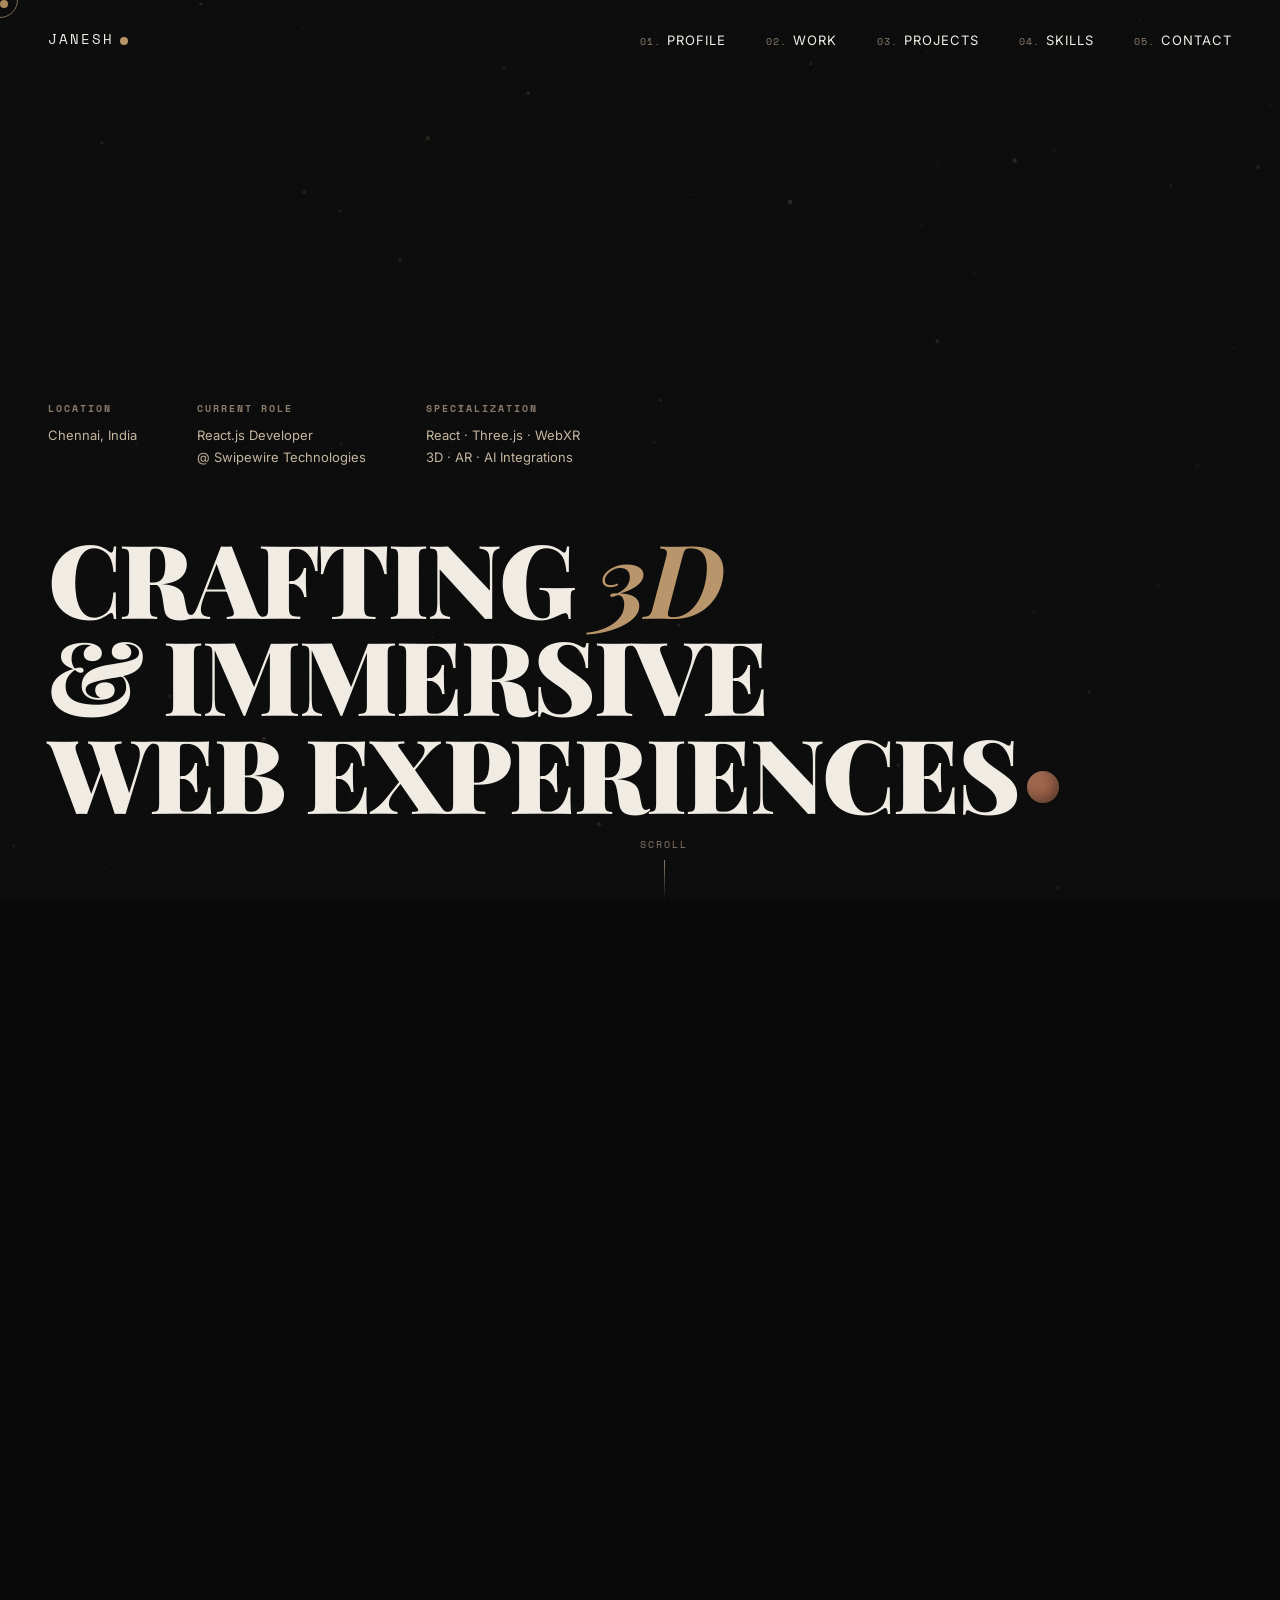
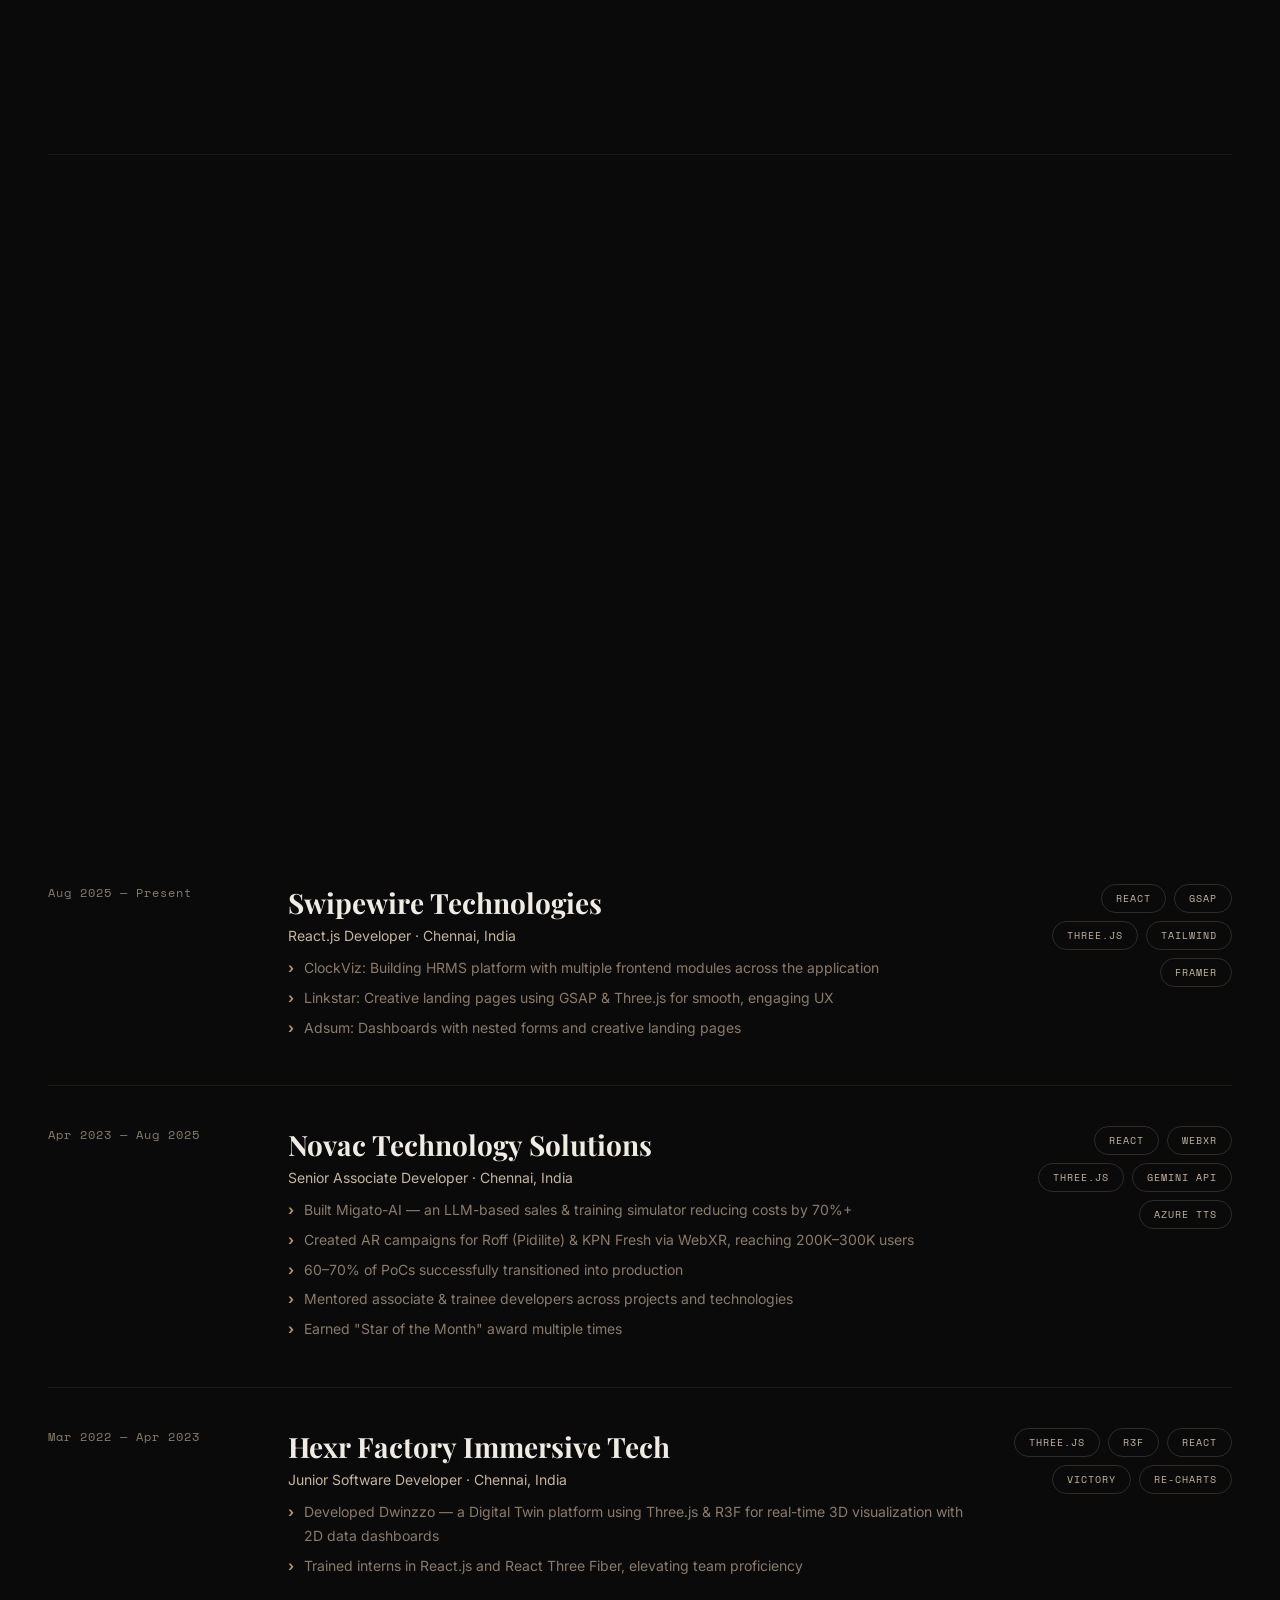
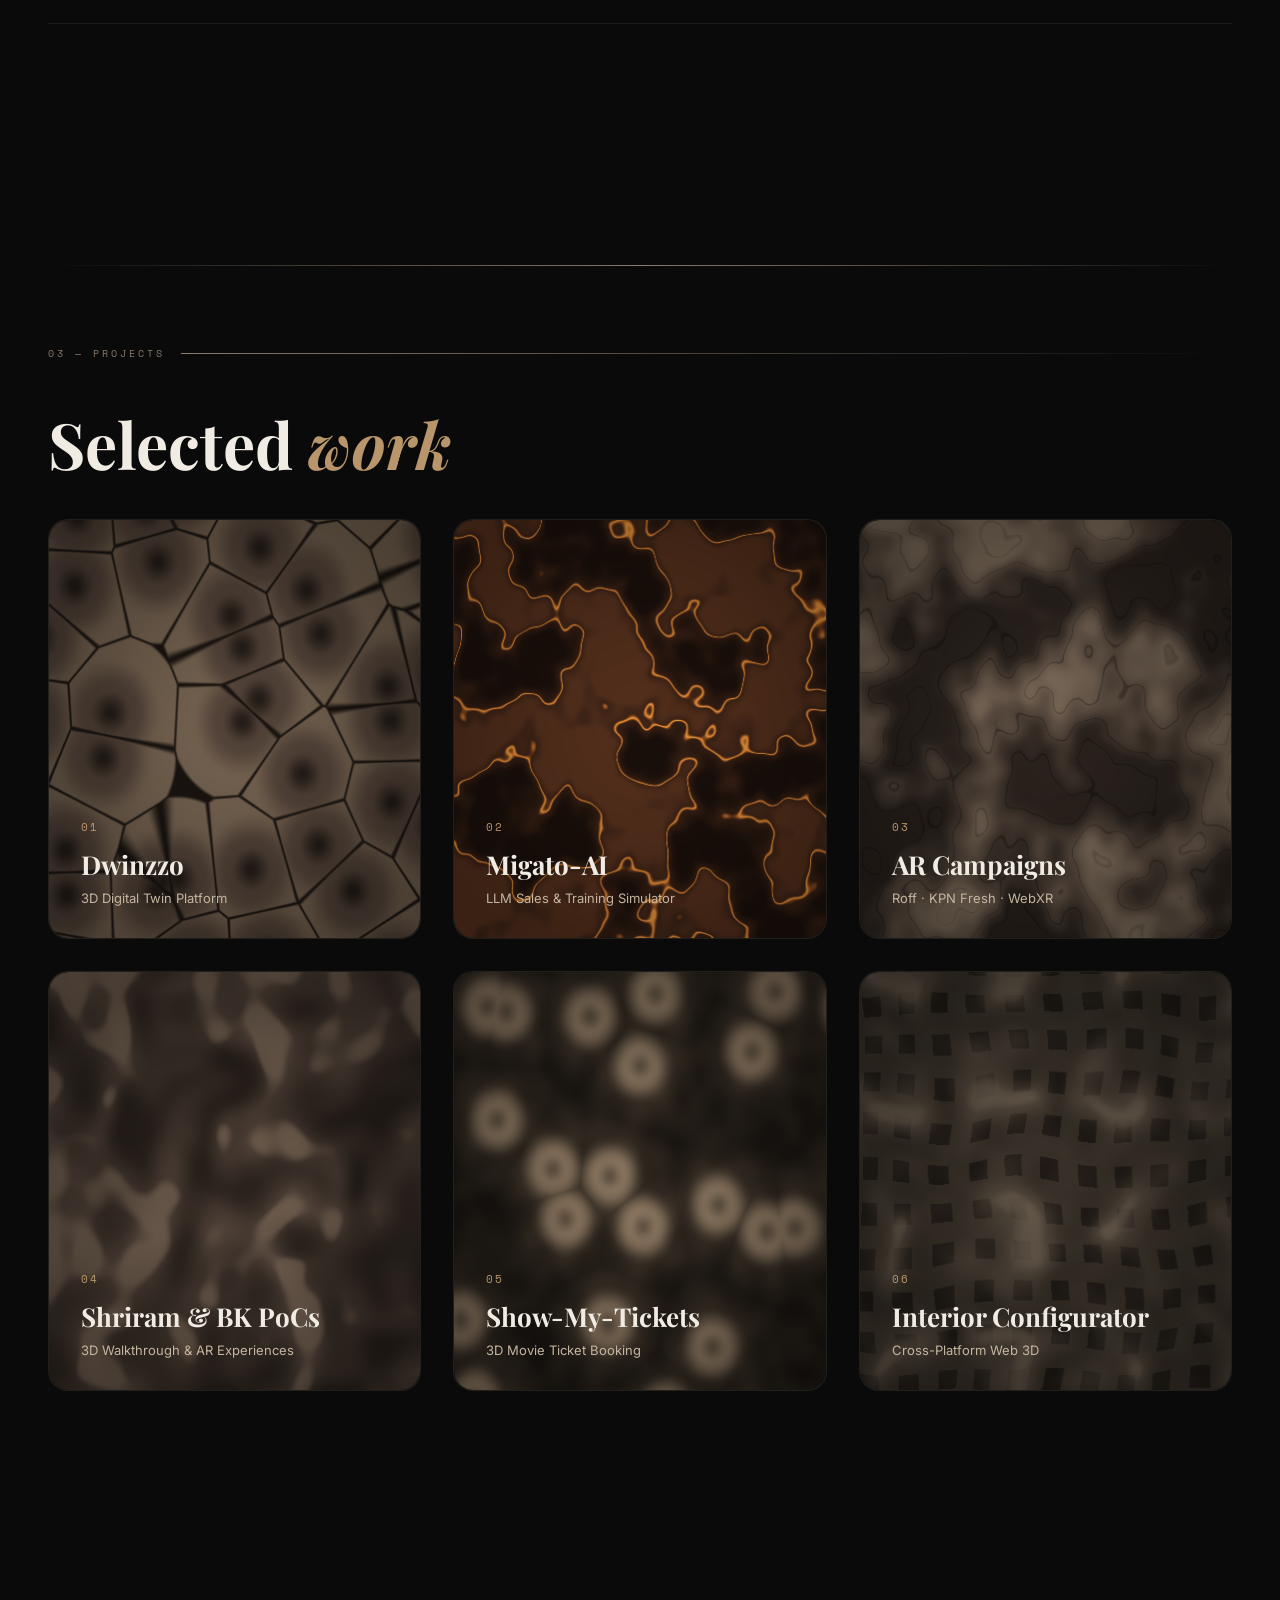
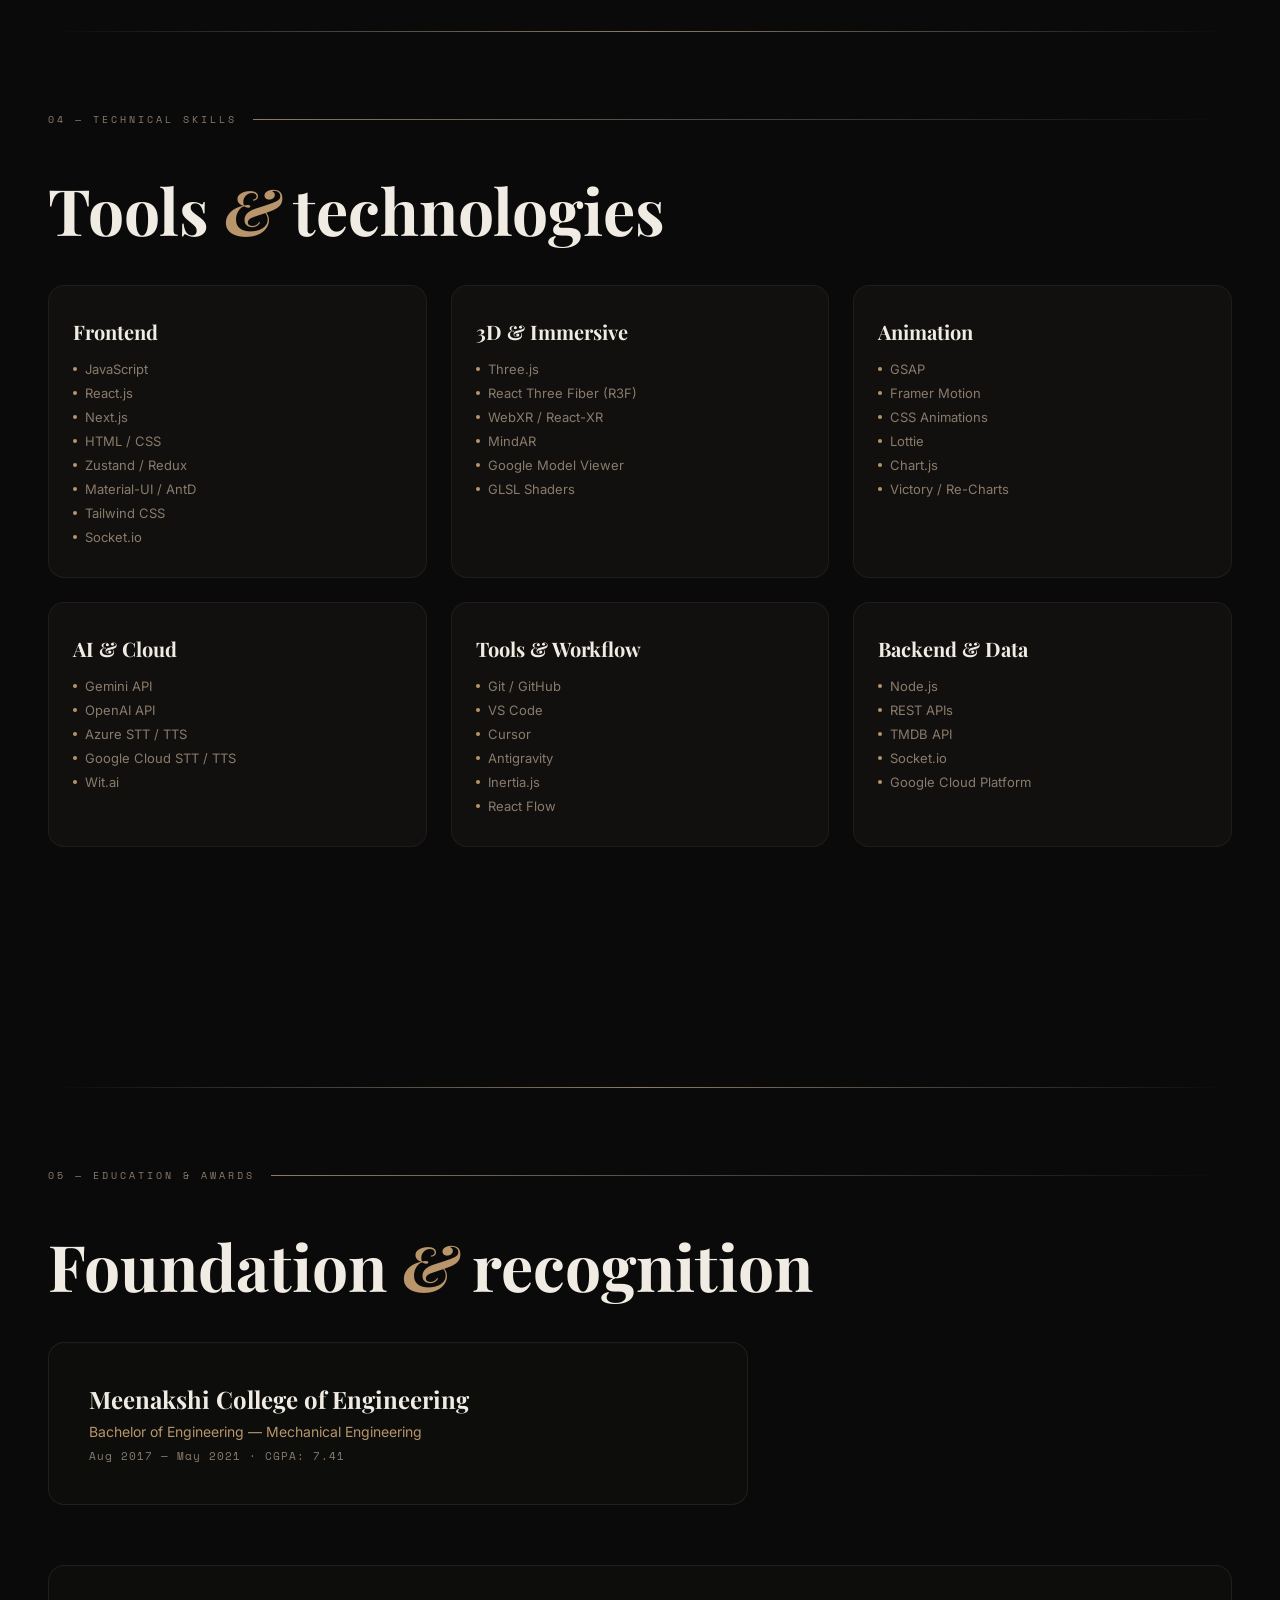
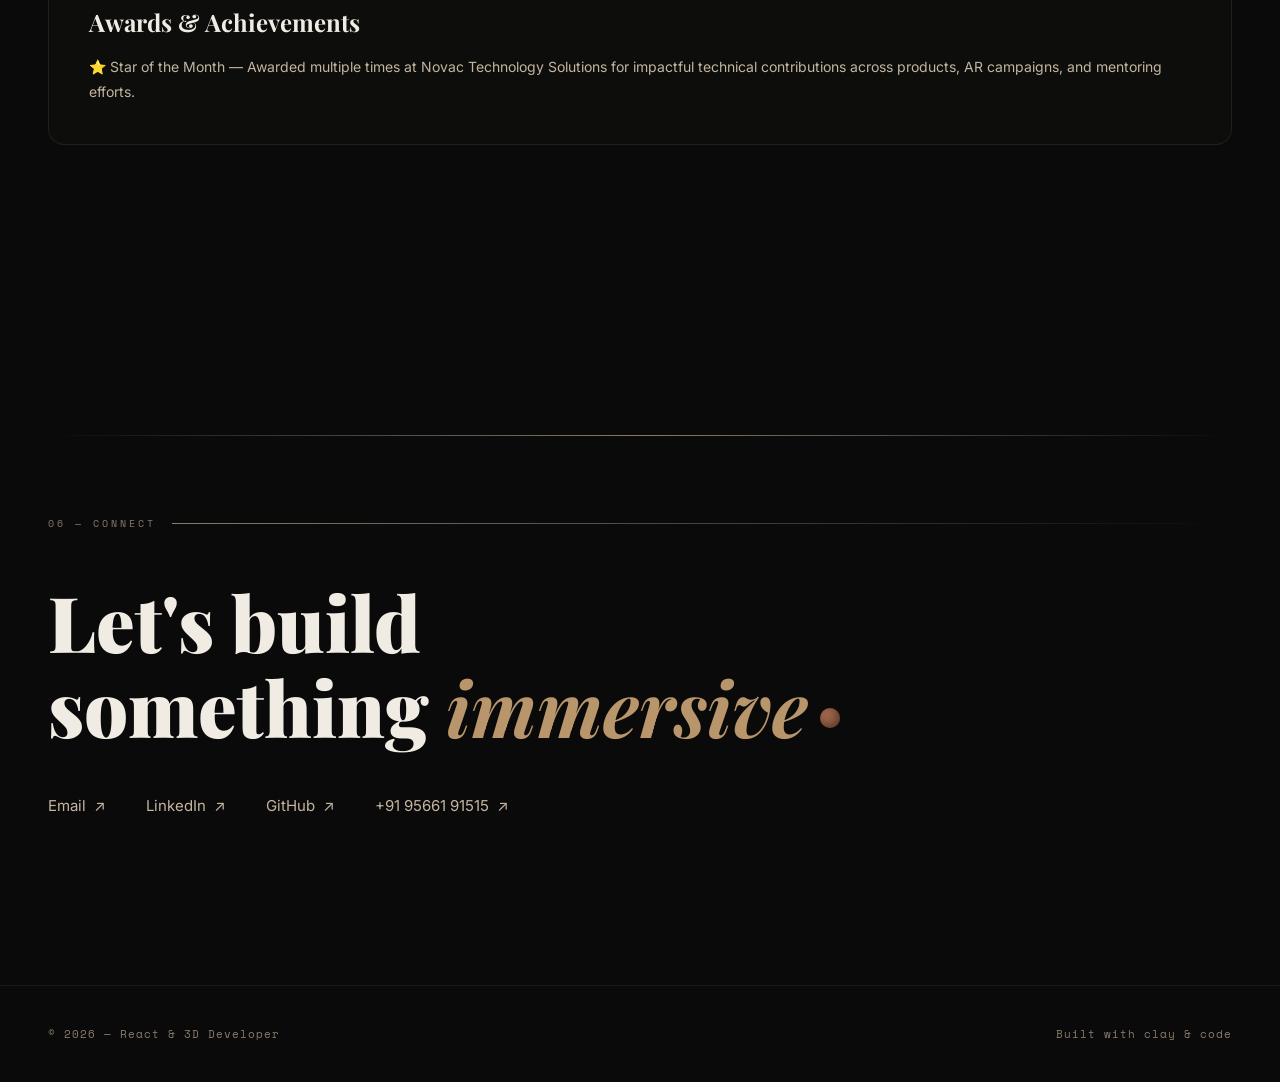
==== commit ea4f661d: "Comment out project link details in portfolio.html Commented out project link details for multiple p" ====
--- a/portfolio.html
+++ b/portfolio.html
@@ -1196,7 +1196,7 @@
               </div>
               <div class="project-back-bottom">
                 <span class="project-year">2023 — 2025</span>
-                <a href="#" class="project-link">Details ↗</a>
+                <!-- <a href="#" class="project-link">Details ↗</a> -->
               </div>
             </div>
           </div>
@@ -1227,7 +1227,7 @@
               </div>
               <div class="project-back-bottom">
                 <span class="project-year">2023 — 2024</span>
-                <a href="#" class="project-link">Details ↗</a>
+               <!-- <a href="#" class="project-link">Details ↗</a> -->
               </div>
             </div>
           </div>
@@ -1257,7 +1257,7 @@
               </div>
               <div class="project-back-bottom">
                 <span class="project-year">2024</span>
-                <a href="#" class="project-link">Details ↗</a>
+               <!-- <a href="#" class="project-link">Details ↗</a> -->
               </div>
             </div>
           </div>
@@ -1288,7 +1288,7 @@
               </div>
               <div class="project-back-bottom">
                 <span class="project-year">2025</span>
-                <a href="#" class="project-link">Details ↗</a>
+               <!-- <a href="#" class="project-link">Details ↗</a> -->
               </div>
             </div>
           </div>
@@ -1319,7 +1319,7 @@
               </div>
               <div class="project-back-bottom">
                 <span class="project-year">2024</span>
-                <a href="#" class="project-link">Details ↗</a>
+               <!-- <a href="#" class="project-link">Details ↗</a> -->
               </div>
             </div>
           </div>
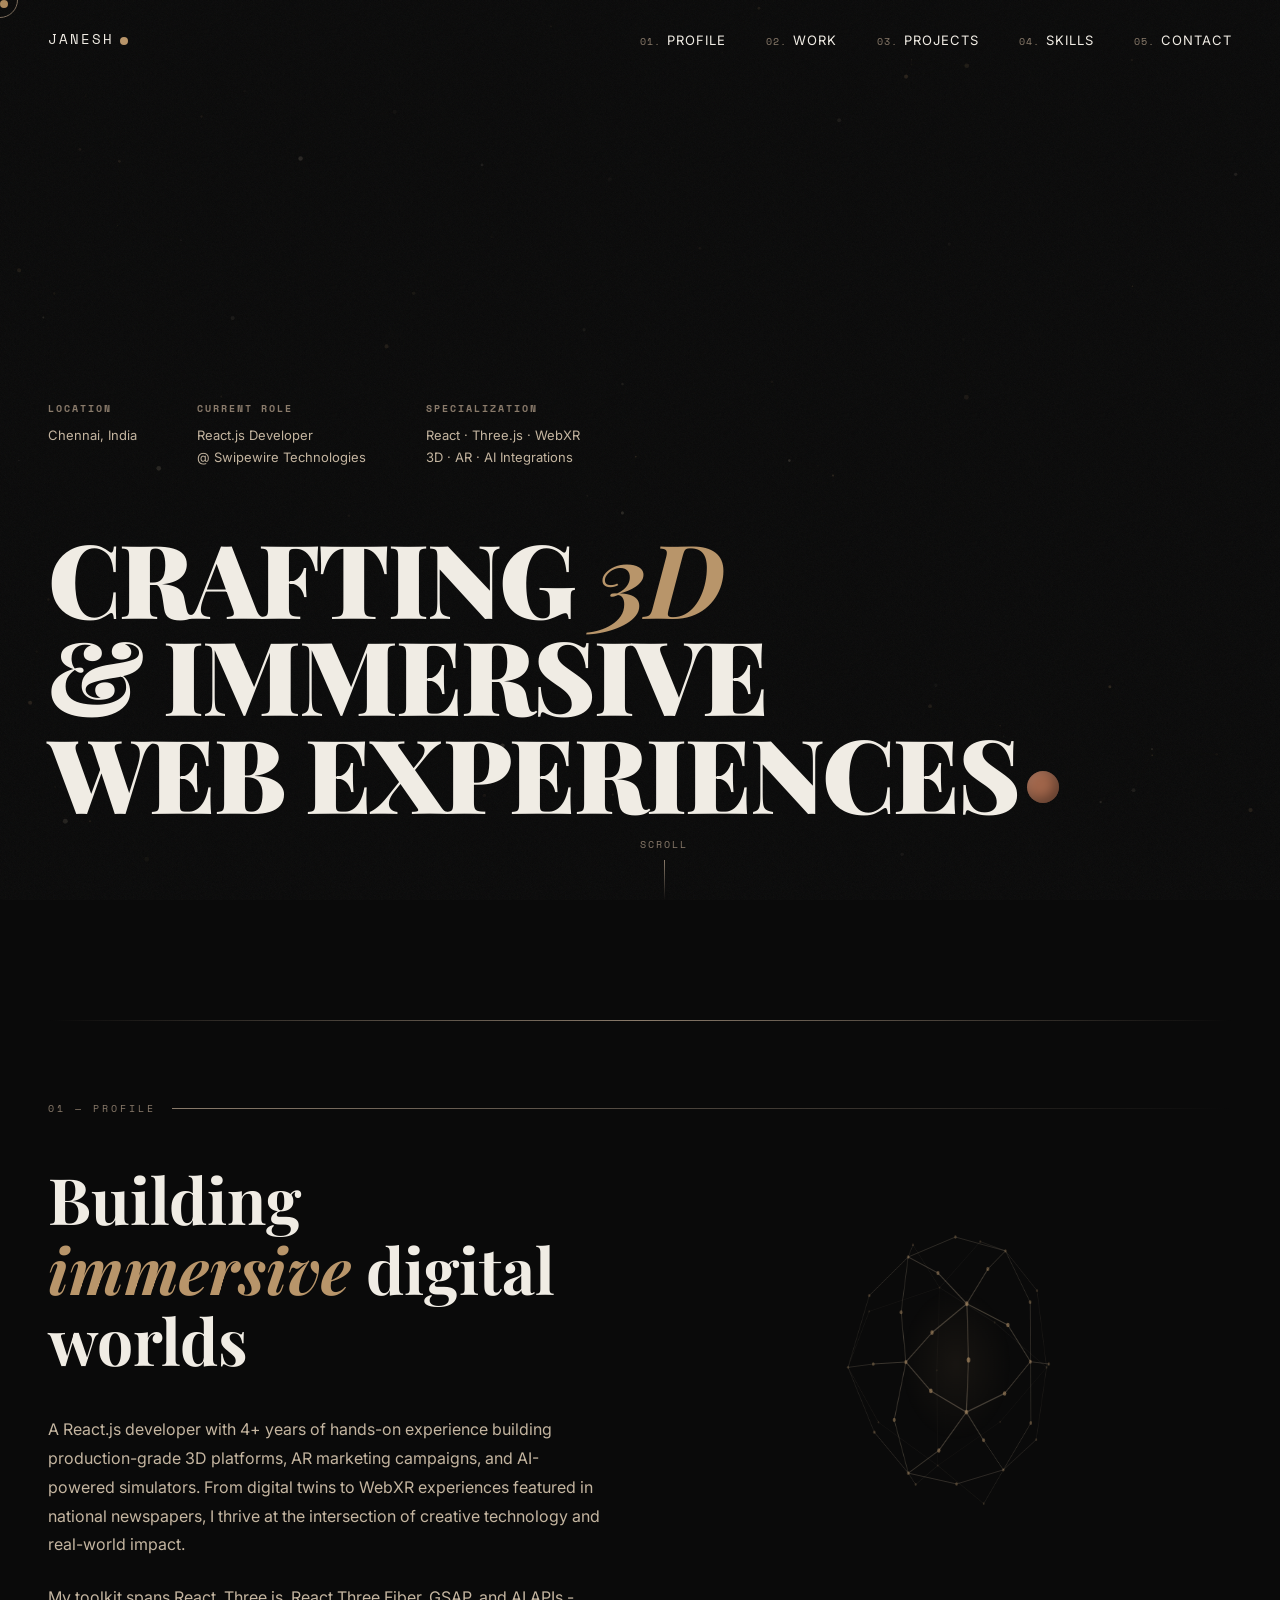
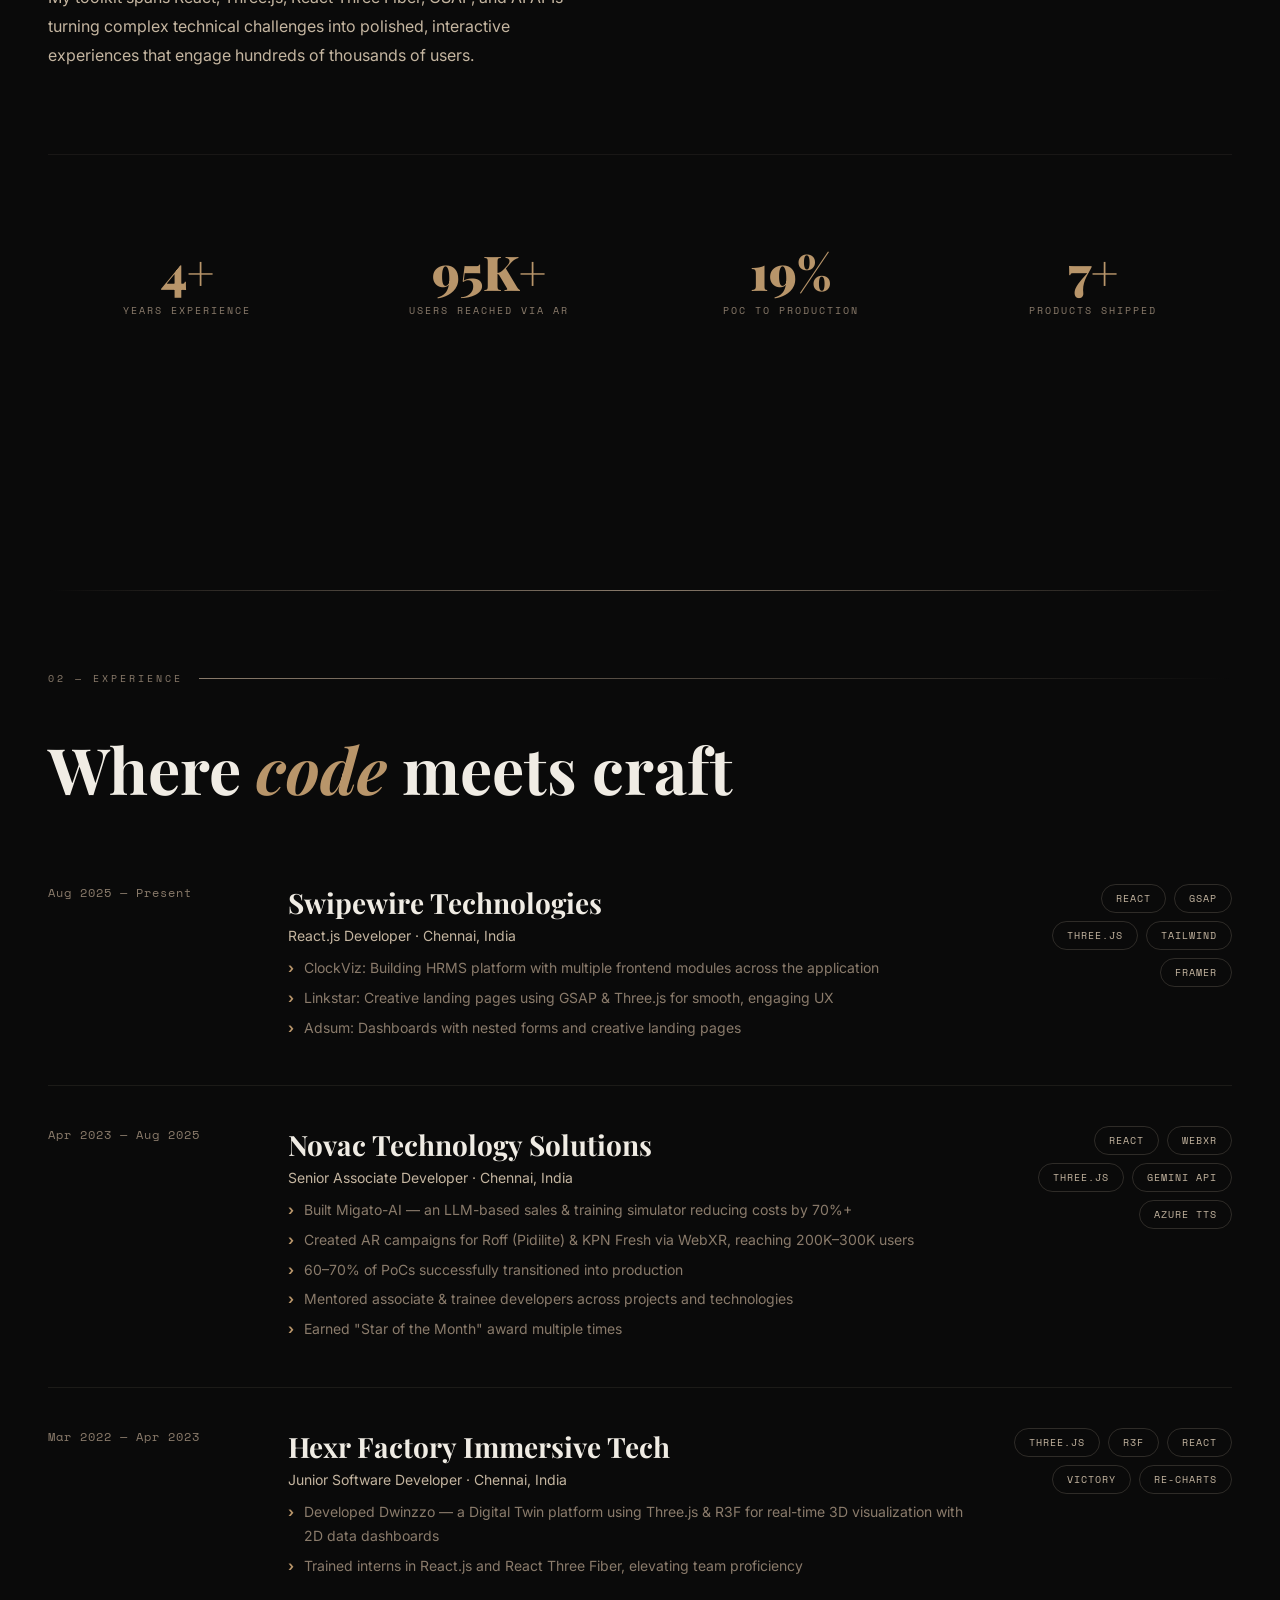
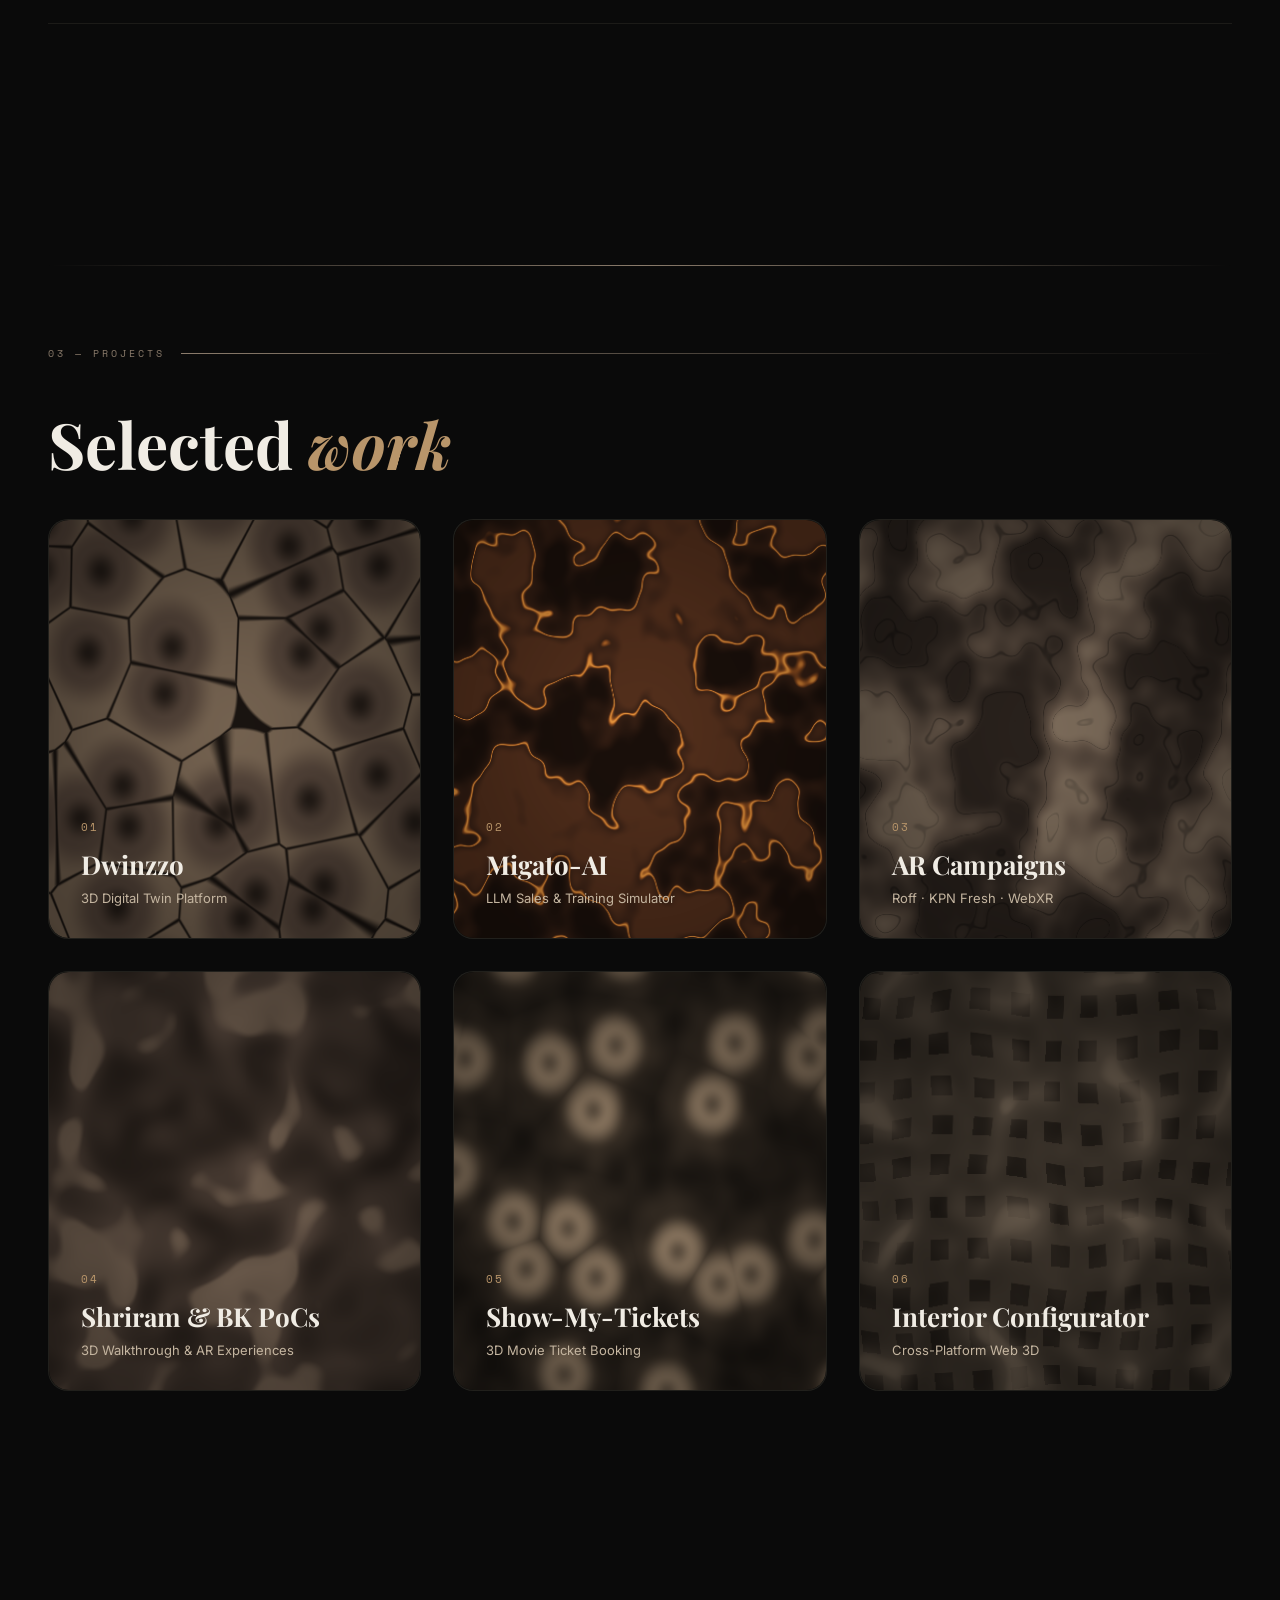
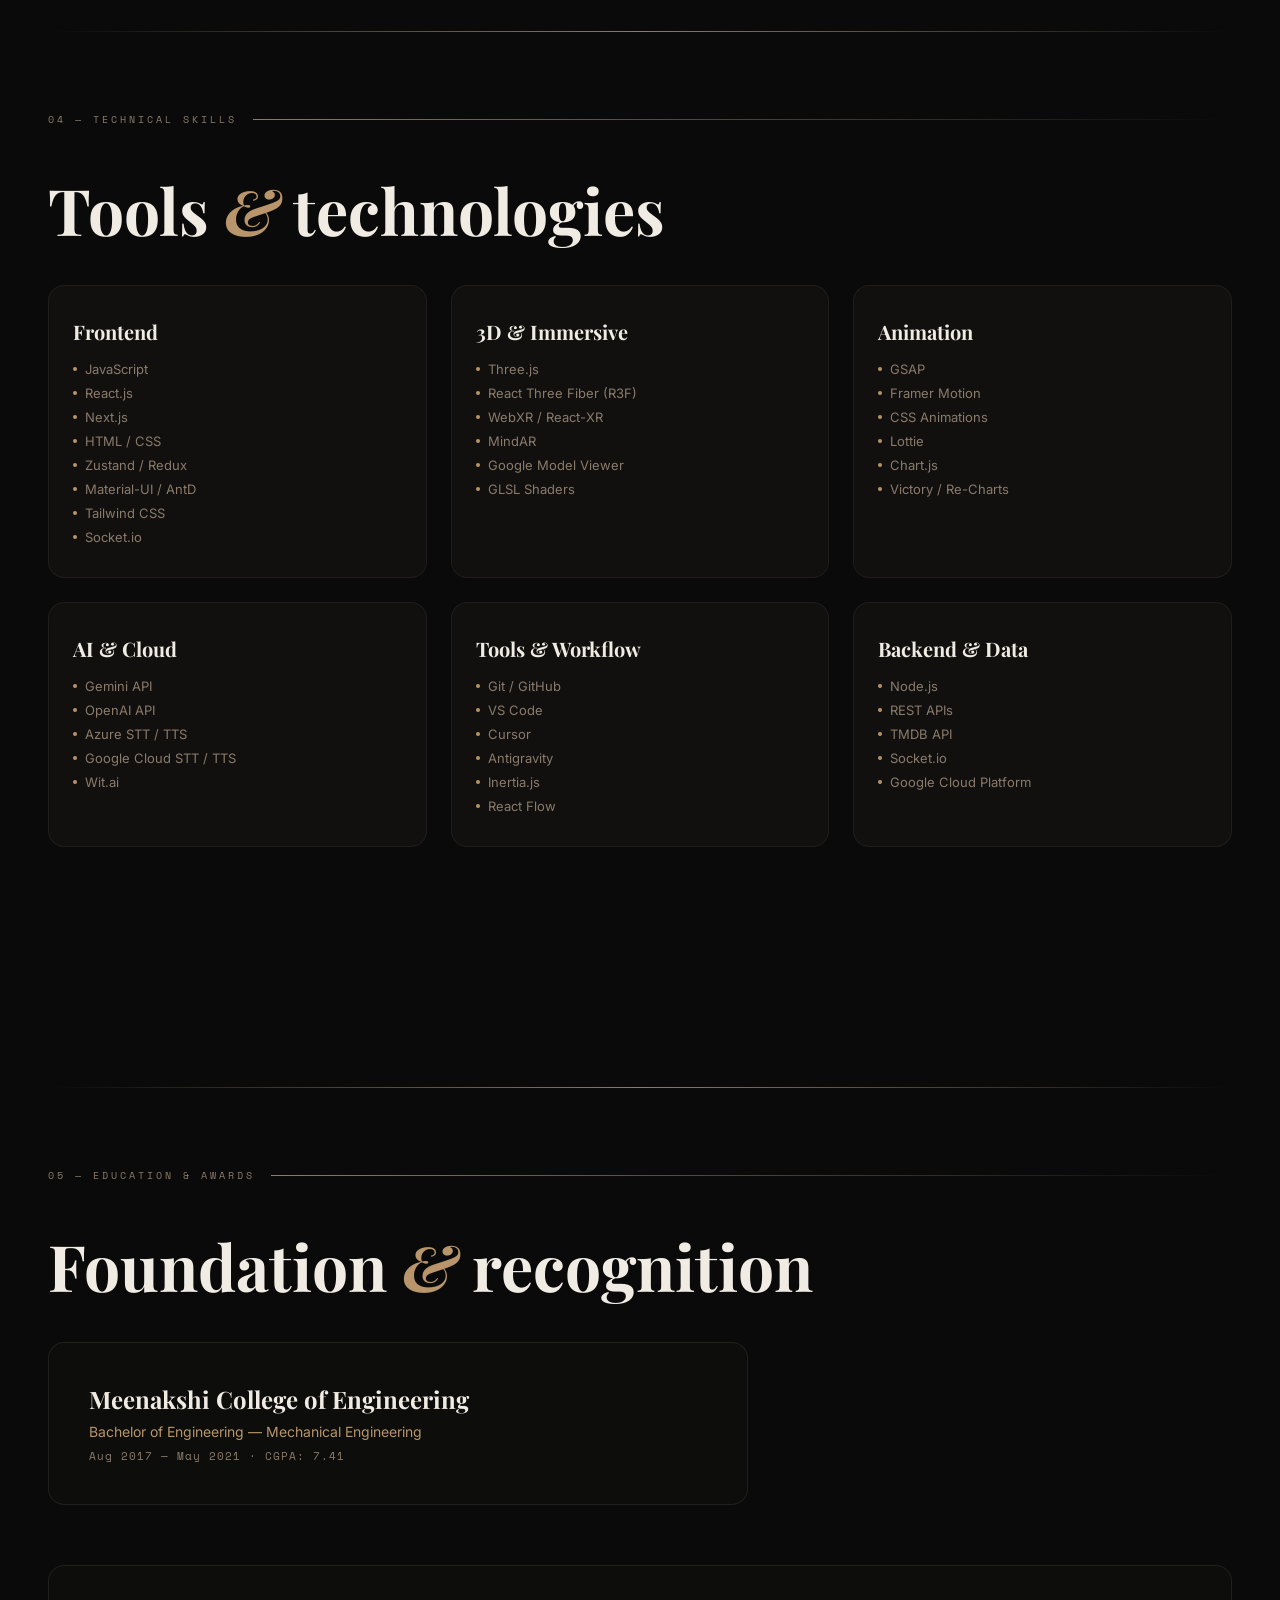
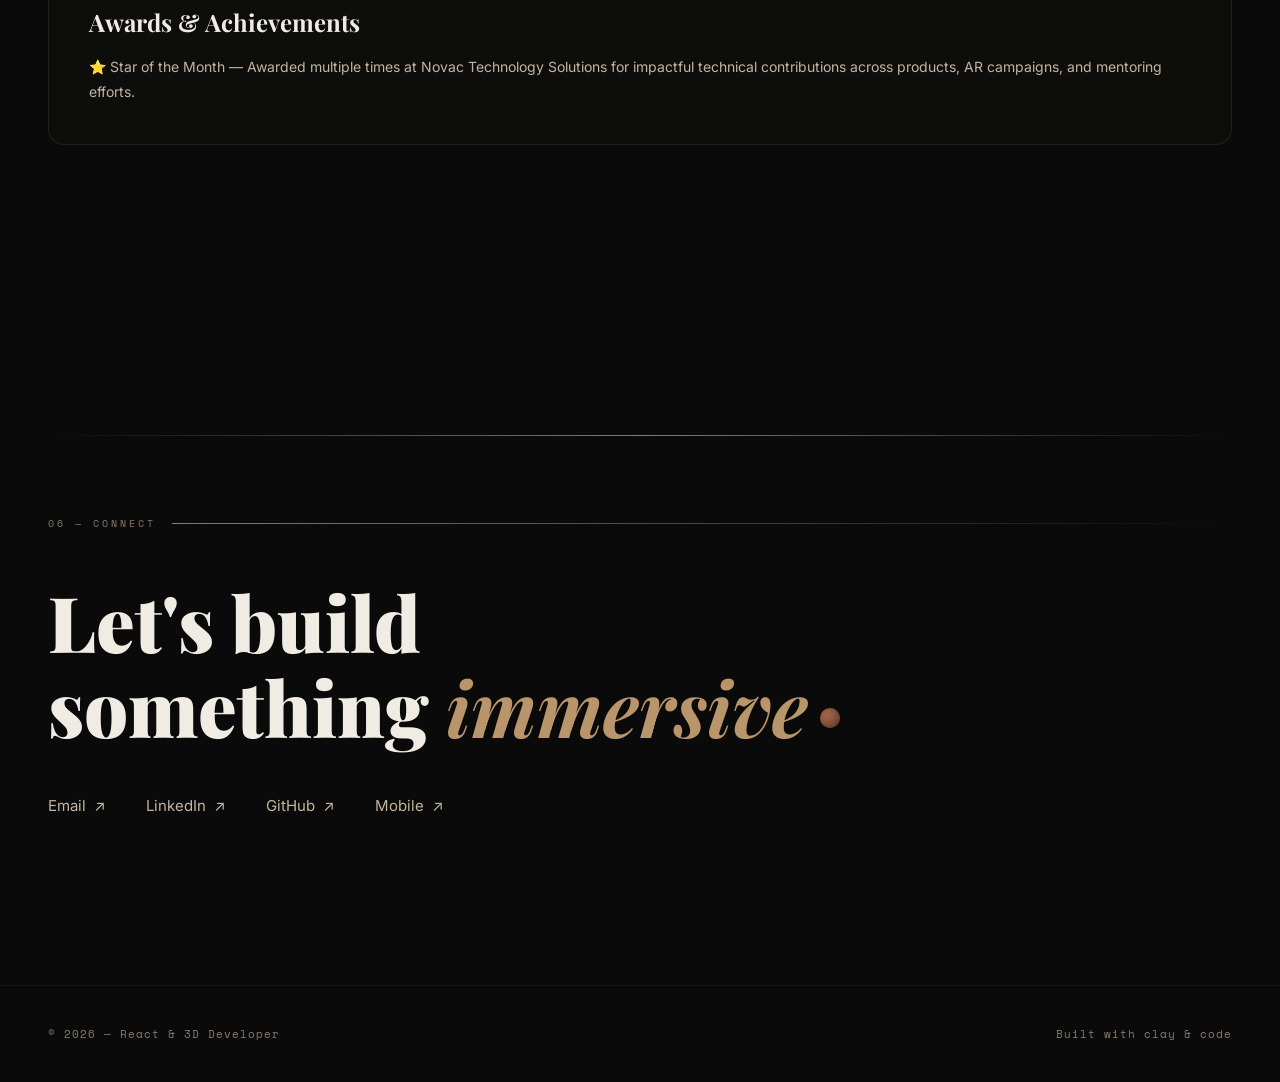
==== commit ead05ab8: "Update mobile contact link text" ====
--- a/portfolio.html
+++ b/portfolio.html
@@ -1454,7 +1454,7 @@
   </a>
 
   <a href="tel:+919566191515" class="contact-link">
-    +91 95661 91515 <span class="arrow">↗</span>
+    Mobile <span class="arrow">↗</span>
   </a>
 </div>
     </section>
